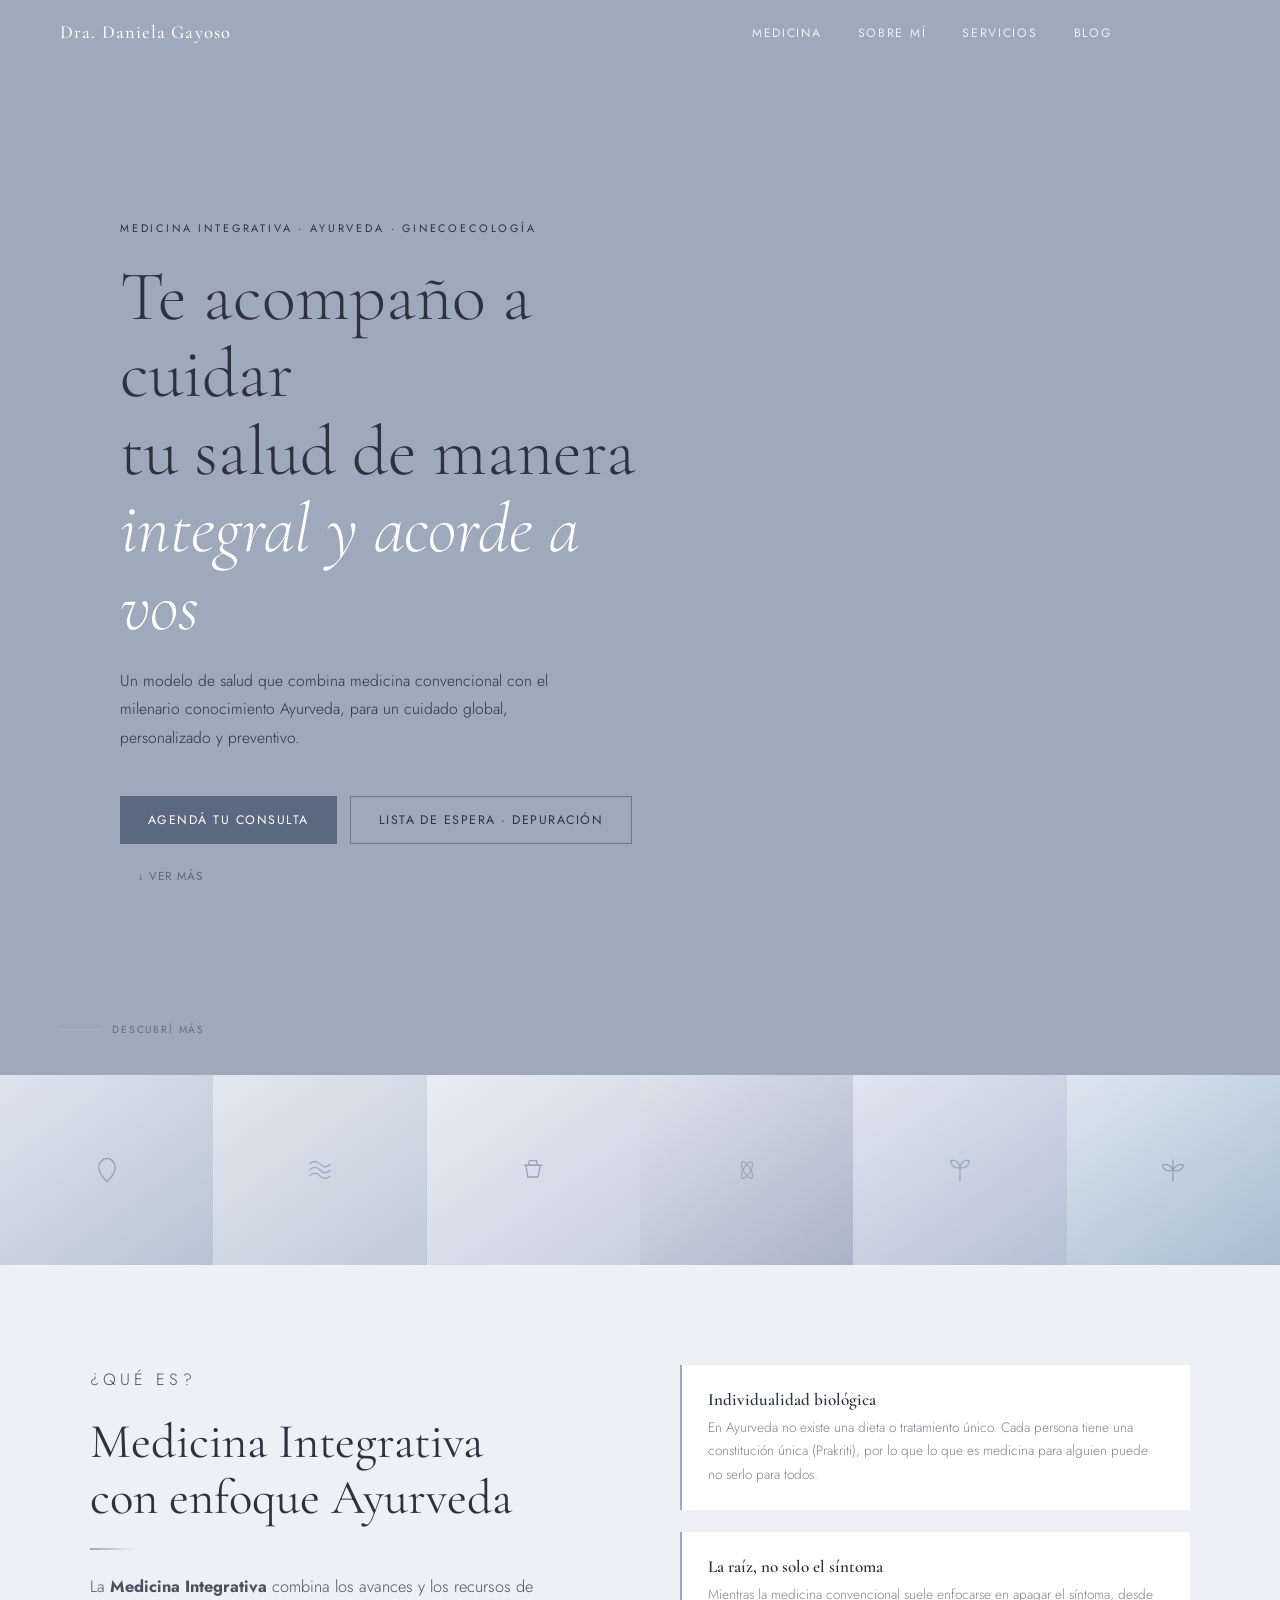
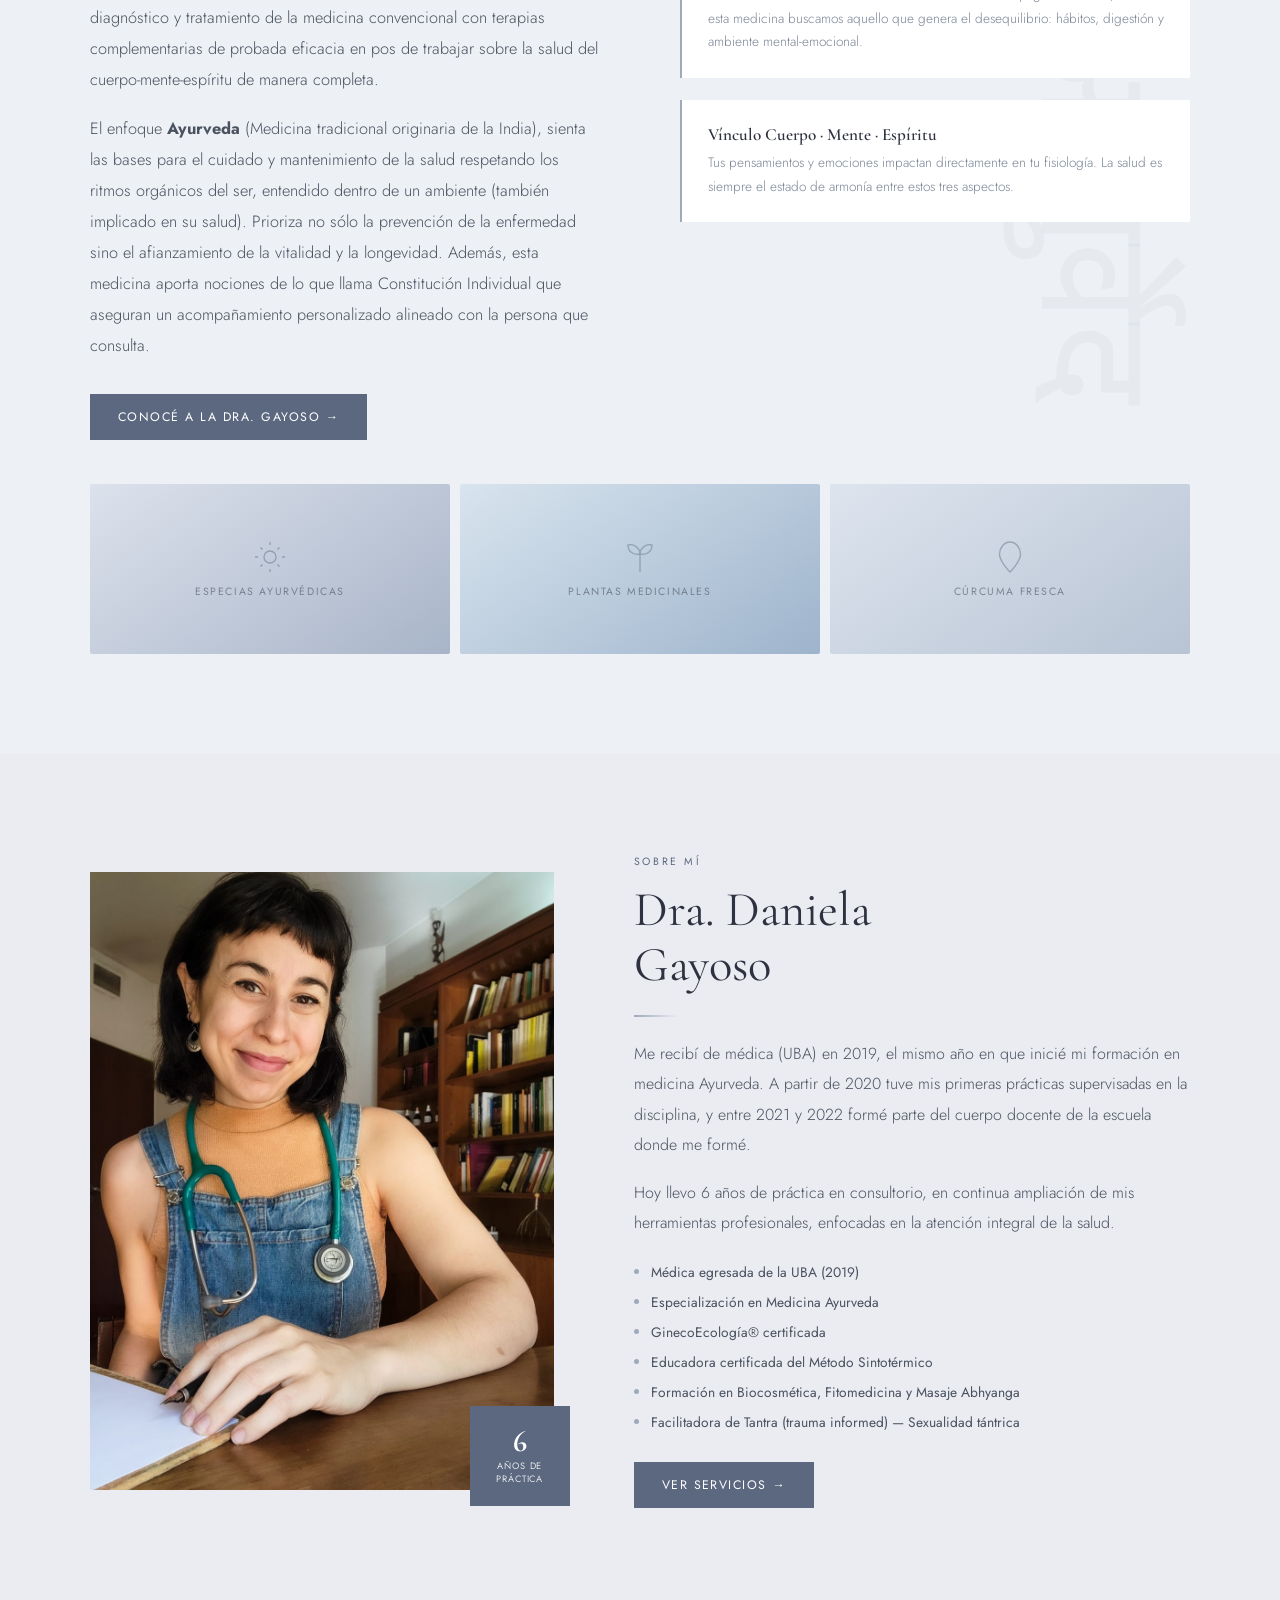
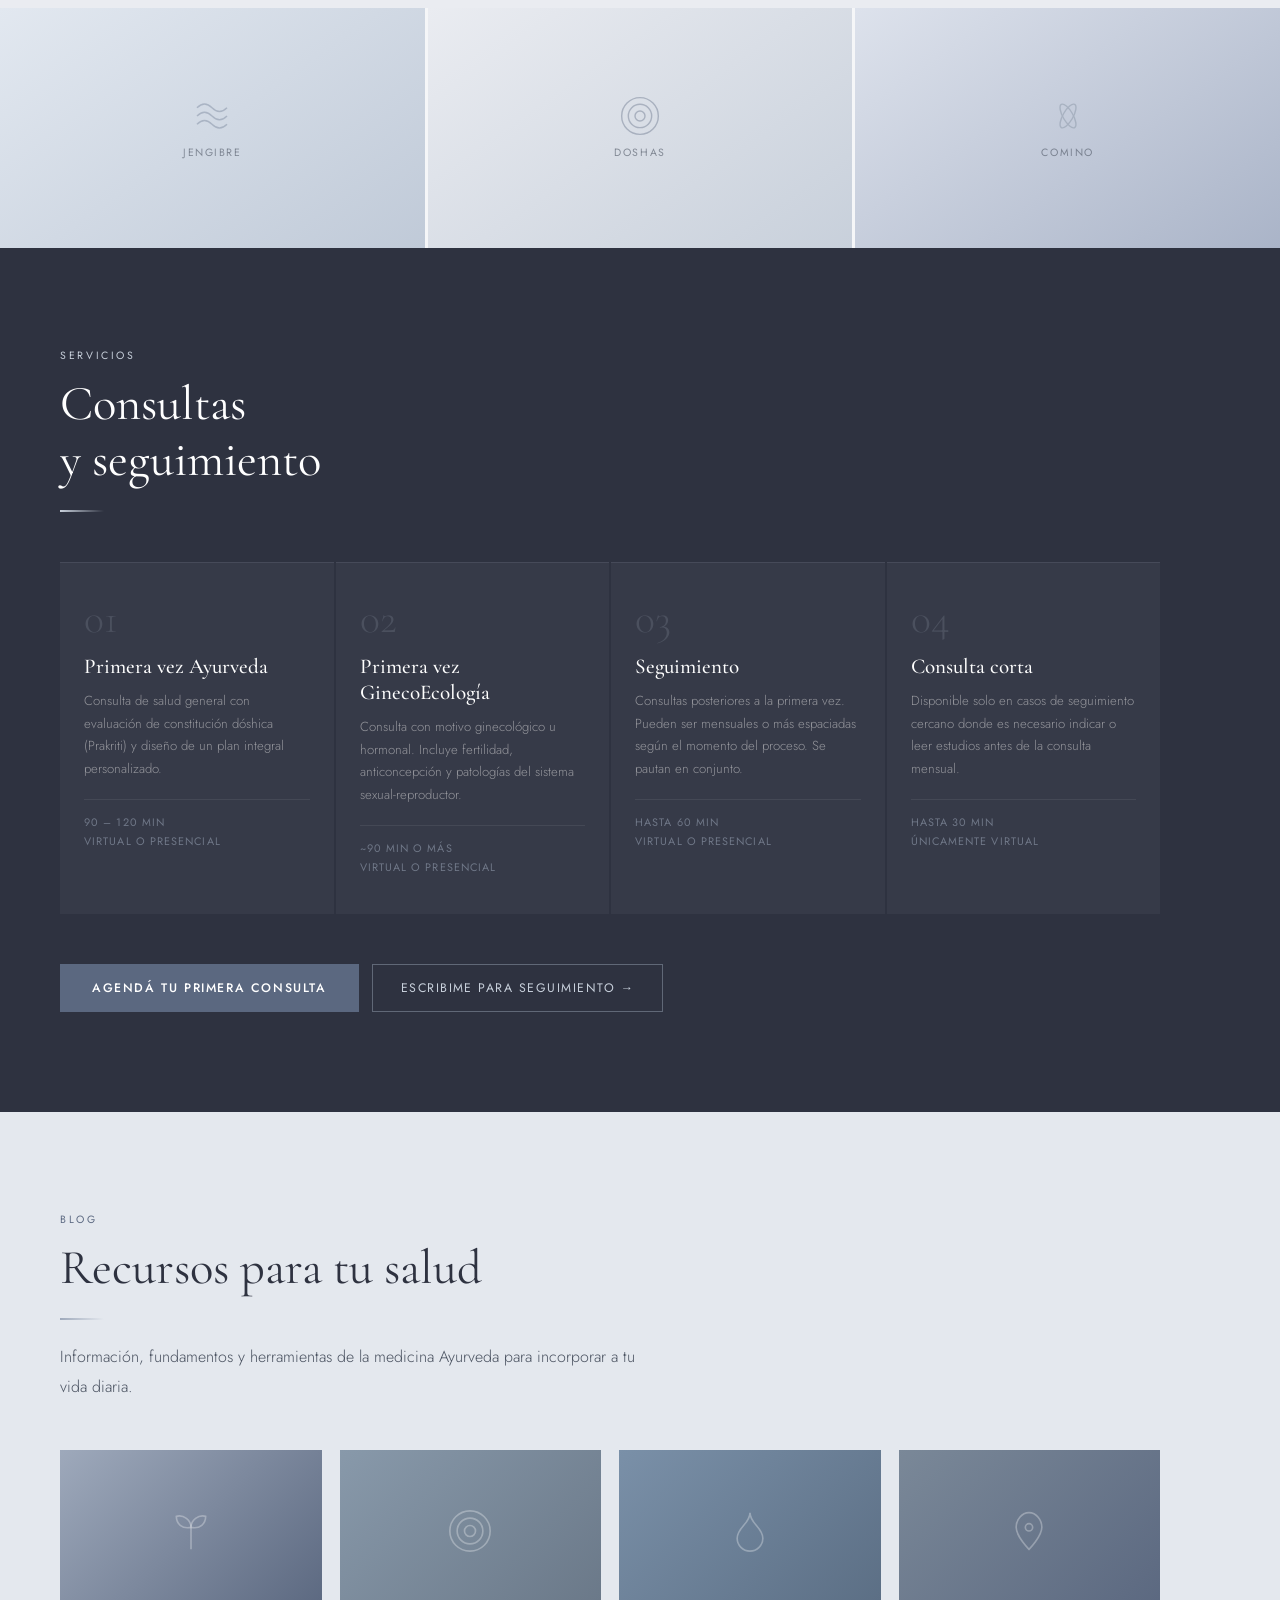
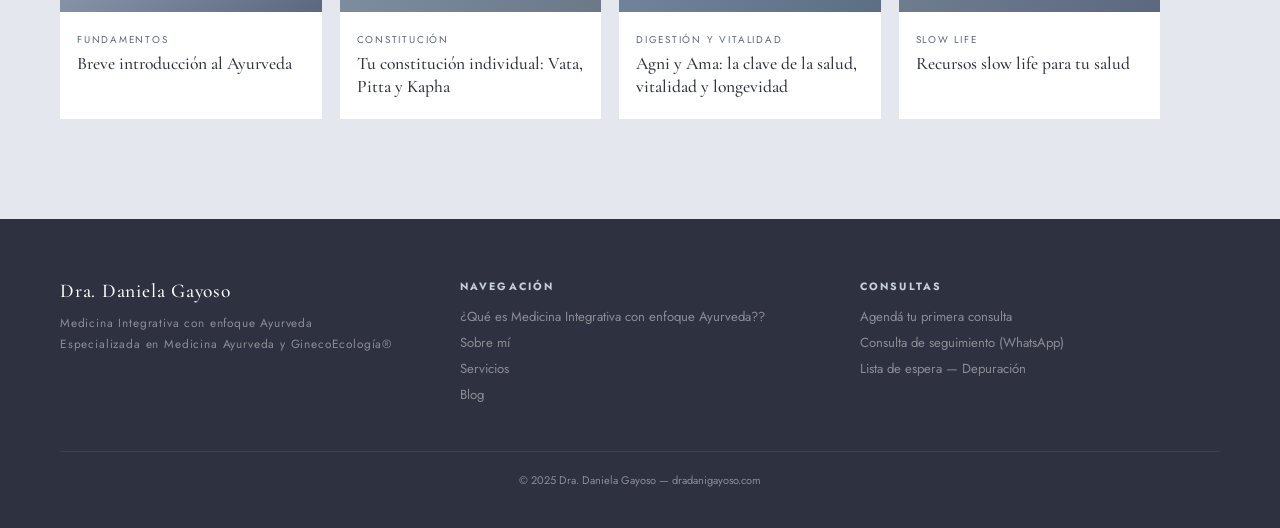
==== index.html @ a68b9d48 "modificaciones" ====
<!DOCTYPE html>
<html lang="es">
<head>
<meta charset="UTF-8">
<meta name="viewport" content="width=device-width, initial-scale=1.0">
<title>Dra. Daniela Gayoso — Medicina Integrativa Ayurveda</title>
<link rel="preconnect" href="https://fonts.googleapis.com">
<link href="https://fonts.googleapis.com/css2?family=Cormorant+Garamond:ital,wght@0,300;0,400;0,500;0,600;1,300;1,400&family=Jost:wght@300;400;500&display=swap" rel="stylesheet">
<style>
  :root {
    --slate:       #9ea9bb;
    --slate-light: #c8d0db;
    --slate-pale:  #eaecf1;
    --slate-dark:  #5b6880;
    --navy:        #2e3240;
    --cream:       #edf0f4;
    --linen:       #e4e8ee;
    --rose:        #9ea9bb;
    --terra:       #5b6880;
    --terra-dark:  #4a5570;
    --warm-white:  #f5f6f8;
    --text-mid:    #4a5260;
    --text-light:  #7a8494;
  }
  * { margin:0; padding:0; box-sizing:border-box; }
  html { scroll-behavior:smooth; }
  body { font-family:'Jost',sans-serif; background:var(--warm-white); color:var(--navy); overflow-x:hidden; }

  /* NAV */
  nav { position:fixed; top:0; left:0; right:0; z-index:100; padding:20px 60px; display:flex; justify-content:space-between; align-items:center; transition:background 0.4s,padding 0.4s; }
  nav.scrolled { background:rgba(250,249,246,0.96); backdrop-filter:blur(10px); padding:14px 60px; box-shadow:0 1px 24px rgba(46,50,64,0.08); }
  .nav-logo { font-family:'Cormorant Garamond',serif; font-size:1.15rem; font-weight:500; letter-spacing:0.06em; color:white; transition:color 0.4s; text-decoration:none; }
  nav.scrolled .nav-logo { color:var(--navy); }
  .nav-links { display:flex; gap:36px; list-style:none; }
  .nav-links a { font-size:0.76rem; letter-spacing:0.14em; text-transform:uppercase; color:rgba(255,255,255,0.82); text-decoration:none; transition:color 0.3s; }
  nav.scrolled .nav-links a { color:var(--text-mid); }
  .nav-links a:hover { color:var(--slate-light); }
  nav.scrolled .nav-links a:hover { color:var(--slate-dark); }
  .nav-cta { font-size:0.76rem; letter-spacing:0.14em; text-transform:uppercase; color:var(--rose) !important; }
  nav.scrolled .nav-cta { color:var(--terra) !important; }

  /* HERO */
  #home { min-height:100vh; position:relative; display:flex; align-items:center; overflow:hidden; }
  .hero-img { position:absolute; inset:0; background:#9ea9bb; }
  .hero-img::after { display:none; }
  .hero-content { position:relative; z-index:2; max-width:660px; padding:120px 60px 80px; }
  .hero-eyebrow { font-size:0.68rem; letter-spacing:0.26em; text-transform:uppercase; color:var(--navy); margin-bottom:22px; opacity:0; transform:translateY(20px); animation:fadeUp 0.8s 0.3s forwards; }
  .hero-title { font-family:'Cormorant Garamond',serif; font-size:clamp(2.8rem,5.5vw,5rem); font-weight:300; line-height:1.1; color:var(--navy); margin-bottom:22px; opacity:0; transform:translateY(30px); animation:fadeUp 0.9s 0.5s forwards; }
  .hero-title em { font-style:italic; color:white; }
  .hero-subtitle { font-size:0.98rem; font-weight:300; line-height:1.8; color:var(--navy); max-width:480px; opacity:0.75; margin-bottom:44px; opacity:0; transform:translateY(20px); animation:fadeUp 0.8s 0.7s forwards; }
  .hero-cta { display:flex; gap:13px; flex-wrap:wrap; opacity:0; transform:translateY(20px); animation:fadeUp 0.8s 0.9s forwards; }
  .scroll-hint { position:absolute; bottom:38px; left:60px; display:flex; align-items:center; gap:12px; color:rgba(46,50,64,0.5); font-size:0.64rem; letter-spacing:0.18em; text-transform:uppercase; opacity:0; animation:fadeUp 0.8s 1.4s forwards; }
  .scroll-line { width:40px; height:1px; background:rgba(200,208,219,0.3); position:relative; overflow:hidden; }
  .scroll-line::after { content:''; position:absolute; left:-100%; top:0; width:100%; height:100%; background:var(--slate-light); animation:scanLine 2s 1.5s infinite; }

  /* BUTTONS */
  .btn-primary { display:inline-flex; align-items:center; gap:9px; padding:14px 28px; background:var(--slate-dark); color:white; text-decoration:none; font-size:0.77rem; letter-spacing:0.12em; text-transform:uppercase; transition:background 0.3s,transform 0.25s; border:none; cursor:pointer; }
  .btn-primary:hover { background:#4a5570; transform:translateY(-2px); }
  .btn-secondary { display:inline-flex; align-items:center; gap:9px; padding:14px 28px; border:1px solid rgba(46,50,64,0.4); color:var(--navy); text-decoration:none; font-size:0.77rem; letter-spacing:0.12em; text-transform:uppercase; transition:border-color 0.3s,color 0.3s,transform 0.25s; }
  .btn-secondary:hover { border-color:var(--navy); color:var(--navy); transform:translateY(-2px); }
  .btn-ghost { display:inline-flex; align-items:center; gap:8px; padding:11px 18px; color:rgba(46,50,64,0.55); text-decoration:none; font-size:0.72rem; letter-spacing:0.1em; text-transform:uppercase; transition:color 0.3s; border:none; background:none; cursor:pointer; }
  .btn-ghost:hover { color:var(--navy); }
  .btn-terra { display:inline-flex; align-items:center; gap:9px; padding:14px 32px; background:var(--terra); color:white; text-decoration:none; font-size:0.77rem; font-weight:500; letter-spacing:0.13em; text-transform:uppercase; transition:background 0.3s,transform 0.2s; border:none; cursor:pointer; }
  .btn-terra:hover { background:var(--terra-dark); transform:translateY(-2px); }
  .btn-outline { display:inline-flex; align-items:center; gap:9px; padding:14px 28px; border:1px solid var(--slate); color:var(--slate-dark); text-decoration:none; font-size:0.77rem; letter-spacing:0.12em; text-transform:uppercase; transition:all 0.3s; }
  .btn-outline:hover { border-color:var(--slate-dark); background:var(--slate-pale); }

  /* SECTIONS */
  section { padding:100px 60px; }
  .section-label { font-size:0.66rem; letter-spacing:0.25em; text-transform:uppercase; color:var(--slate-dark); margin-bottom:13px; }
  .section-title { font-family:'Cormorant Garamond',serif; font-size:clamp(2.1rem,3.8vw,3.2rem); font-weight:400; line-height:1.15; color:var(--navy); }
  .divider { width:44px; height:2px; background:linear-gradient(90deg,var(--slate),transparent); margin:22px 0; }

  /* IMAGE PLACEHOLDERS */
  .img-ph { position:relative; overflow:hidden; display:flex; flex-direction:column; align-items:center; justify-content:center; gap:9px; }
  .img-ph::before { content:''; position:absolute; inset:0; }
  .img-ph svg,.img-ph span { position:relative; z-index:1; }
  .img-ph span { font-size:0.66rem; letter-spacing:0.15em; text-transform:uppercase; color:var(--text-mid); opacity:0.6; }
  .ph-turmeric::before  { background:linear-gradient(145deg,#dde4ee,#b8c4d4); }
  .ph-ginger::before    { background:linear-gradient(145deg,#e2e8f0,#c0cad8); }
  .ph-ghee::before      { background:linear-gradient(145deg,#eaecf4,#c8d0e0); }
  .ph-cumin::before     { background:linear-gradient(145deg,#dde2ec,#aab4c8); }
  .ph-herbs::before     { background:linear-gradient(145deg,#d8e4ee,#9eb4cc); }
  .ph-fennel::before    { background:linear-gradient(145deg,#dce6f0,#a8bcd0); }
  .ph-coriander::before { background:linear-gradient(145deg,#e0e6f0,#b4c0d4); }
  .ph-spices::before    { background:linear-gradient(145deg,#dce2ec,#a8b4c8); }
  .ph-slate::before     { background:linear-gradient(145deg,#eaecf1,#c8d0db); }

  /* INGREDIENT STRIP */
  .ing-strip { display:grid; grid-template-columns:repeat(6,1fr); height:190px; }
  .ing-cell { position:relative; overflow:hidden; }
  .ing-cell .img-ph { width:100%; height:100%; transition:transform 0.5s; }
  .ing-cell:hover .img-ph { transform:scale(1.05); }
  .ing-label { position:absolute; bottom:10px; left:0; right:0; text-align:center; font-size:0.62rem; letter-spacing:0.15em; text-transform:uppercase; color:var(--text-mid); z-index:2; opacity:0; transform:translateY(5px); transition:opacity 0.3s,transform 0.3s; }
  .ing-cell:hover .ing-label { opacity:1; transform:translateY(0); }

  /* QUE ES */
  #que-es { background:var(--cream); position:relative; overflow:hidden; }
  #que-es::before { content:'आयुर्वेद'; position:absolute; right:-10px; top:50%; transform:translateY(-50%) rotate(90deg); font-family:serif; font-size:10rem; color:rgba(158,169,187,0.08); white-space:nowrap; pointer-events:none; }
  .que-es-grid { display:grid; grid-template-columns:1fr 1fr; gap:80px; align-items:start; max-width:1100px; margin:0 auto; }
  .que-es-text p { font-size:1.02rem; line-height:1.9; color:var(--text-mid); margin-bottom:18px; font-weight:300; }
  .pilares { display:flex; flex-direction:column; gap:22px; }
  .pilar { padding:24px 26px; border-left:2px solid var(--slate); background:white; transition:transform 0.3s,box-shadow 0.3s; }
  .pilar:hover { transform:translateX(5px); box-shadow:-4px 0 20px rgba(158,169,187,0.2); }
  .pilar h4 { font-family:'Cormorant Garamond',serif; font-size:1.07rem; font-weight:600; color:var(--navy); margin-bottom:6px; }
  .pilar p { font-size:0.85rem; line-height:1.73; color:var(--text-light); font-weight:300; }
  .que-es-imgs { display:grid; grid-template-columns:repeat(3,1fr); gap:10px; max-width:1100px; margin:44px auto 0; }
  .que-es-imgs .img-ph { height:170px; border-radius:2px; }

  /* SOBRE MI */
  #sobre-mi { background:var(--slate-pale); }
  .sobre-grid { display:grid; grid-template-columns:1fr 1.2fr; gap:80px; align-items:center; max-width:1100px; margin:0 auto; }
  .sobre-visual { position:relative; }
  .sobre-frame { width:100%; aspect-ratio:3/4; background:var(--slate-light); display:flex; flex-direction:column; align-items:center; justify-content:center; gap:10px; overflow:hidden; }
  .sobre-frame svg { opacity:0.25; }
  .sobre-frame span { font-size:0.68rem; letter-spacing:0.16em; text-transform:uppercase; color:var(--slate-dark); opacity:0.6; }
  .sobre-badge { position:absolute; bottom:-16px; right:-16px; width:100px; height:100px; background:var(--slate-dark); display:flex; flex-direction:column; align-items:center; justify-content:center; color:white; text-align:center; }
  .sobre-badge strong { font-family:'Cormorant Garamond',serif; font-size:1.9rem; line-height:1; }
  .sobre-badge span { font-size:0.58rem; letter-spacing:0.1em; text-transform:uppercase; opacity:0.85; margin-top:2px; }
  .sobre-bio { font-size:1rem; line-height:1.88; color:var(--text-mid); font-weight:300; margin:18px 0; }
  .credenciales { display:flex; flex-direction:column; gap:10px; margin:24px 0 30px; }
  .cred-item { display:flex; align-items:flex-start; gap:12px; font-size:0.86rem; color:var(--text-mid); }
  .cred-dot { width:5px; height:5px; min-width:5px; background:var(--slate); margin-top:7px; border-radius:50%; }

  /* VISUAL BREAK */
  .visual-break { display:grid; grid-template-columns:repeat(3,1fr); height:240px; gap:3px; }
  .visual-break .img-ph { height:100%; }

  /* SERVICIOS */
  #servicios { background:var(--navy); }
  #servicios .section-label { color:var(--slate-light); }
  #servicios .section-title { color:white; }
  .servicios-grid { display:grid; grid-template-columns:repeat(4,1fr); gap:2px; margin-top:50px; max-width:1100px; }
  .servicio-card { background:rgba(255,255,255,0.04); padding:36px 24px; border-top:1px solid rgba(158,169,187,0.15); transition:background 0.3s; position:relative; overflow:hidden; }
  .servicio-card::after { content:''; position:absolute; top:0; left:0; width:100%; height:2px; background:var(--slate); transform:scaleX(0); transform-origin:left; transition:transform 0.4s; }
  .servicio-card:hover { background:rgba(255,255,255,0.07); }
  .servicio-card:hover::after { transform:scaleX(1); }
  .serv-numero { font-family:'Cormorant Garamond',serif; font-size:2.6rem; font-weight:300; color:rgba(158,169,187,0.2); line-height:1; margin-bottom:14px; }
  .serv-titulo { font-family:'Cormorant Garamond',serif; font-size:1.32rem; font-weight:500; color:white; margin-bottom:10px; line-height:1.22; }
  .serv-desc { font-size:0.82rem; line-height:1.73; color:rgba(250,249,246,0.48); font-weight:300; margin-bottom:18px; }
  .serv-meta { font-size:0.68rem; letter-spacing:0.1em; text-transform:uppercase; color:rgba(158,169,187,0.55); border-top:1px solid rgba(255,255,255,0.07); padding-top:13px; line-height:1.8; }
  .serv-cta { margin-top:50px; display:flex; gap:13px; flex-wrap:wrap; max-width:1100px; }
  .btn-outline-light { display:inline-flex; align-items:center; gap:9px; padding:14px 28px; border:1px solid rgba(158,169,187,0.45); color:var(--slate-light); text-decoration:none; font-size:0.77rem; letter-spacing:0.12em; text-transform:uppercase; transition:all 0.3s; }
  .btn-outline-light:hover { border-color:var(--slate-light); color:white; }

  /* BLOG */
  #blog { background:var(--linen); }
  .blog-intro { font-size:1rem; line-height:1.88; color:var(--text-mid); max-width:580px; font-weight:300; margin-bottom:48px; }
  .blog-grid { display:grid; grid-template-columns:repeat(4,1fr); gap:18px; max-width:1100px; }
  .blog-card { background:white; overflow:hidden; transition:transform 0.3s,box-shadow 0.3s; cursor:pointer; }
  .blog-card:hover { transform:translateY(-5px); box-shadow:0 18px 44px rgba(46,50,64,0.1); }
  .blog-thumb { height:162px; position:relative; overflow:hidden; }
  .blog-thumb-bg { width:100%; height:100%; transition:transform 0.5s; }
  .blog-card:hover .blog-thumb-bg { transform:scale(1.04); }
  .bt-1 { background:linear-gradient(135deg,#9ea9bb,#5b6880); }
  .bt-2 { background:linear-gradient(135deg,#8899aa,#6a7888); }
  .bt-3 { background:linear-gradient(135deg,#7a90a8,#5b6e84); }
  .bt-4 { background:linear-gradient(135deg,#7a8898,#5b6880); }
  .blog-body { padding:20px 17px; }
  .blog-tag { font-size:0.62rem; letter-spacing:0.18em; text-transform:uppercase; color:var(--slate-dark); margin-bottom:6px; }
  .blog-title { font-family:'Cormorant Garamond',serif; font-size:1.1rem; font-weight:500; line-height:1.3; color:var(--navy); }

  /* FOOTER */
  footer { background:var(--navy); color:rgba(250,249,246,0.46); padding:60px 60px 40px; display:grid; grid-template-columns:1fr 1fr 1fr; gap:40px; }
  .footer-brand { font-family:'Cormorant Garamond',serif; font-size:1.22rem; color:white; font-weight:500; letter-spacing:0.04em; margin-bottom:9px; }
  .footer-sub { font-size:0.74rem; letter-spacing:0.07em; line-height:1.8; }
  footer h5 { font-size:0.66rem; letter-spacing:0.2em; text-transform:uppercase; color:var(--slate-light); margin-bottom:13px; }
  footer ul { list-style:none; }
  footer ul li { font-size:0.82rem; margin-bottom:7px; }
  footer ul li a { color:rgba(250,249,246,0.46); text-decoration:none; transition:color 0.3s; }
  footer ul li a:hover { color:white; }
  footer ul li[onclick] { color:rgba(250,249,246,0.46); cursor:pointer; transition:color 0.3s; }
  footer ul li[onclick]:hover { color:white; }
  .footer-bottom { grid-column:1/-1; border-top:1px solid rgba(255,255,255,0.07); padding-top:20px; font-size:0.69rem; text-align:center; }

  /* SCROLL ANIMATIONS */
  .reveal { opacity:0; transform:translateY(36px); transition:opacity 0.8s ease,transform 0.8s ease; }
  .reveal.visible { opacity:1; transform:translateY(0); }
  .reveal-left { opacity:0; transform:translateX(-36px); transition:opacity 0.8s ease,transform 0.8s ease; }
  .reveal-left.visible { opacity:1; transform:translateX(0); }
  .reveal-right { opacity:0; transform:translateX(36px); transition:opacity 0.8s ease,transform 0.8s ease; }
  .reveal-right.visible { opacity:1; transform:translateX(0); }
  .stagger > * { opacity:0; transform:translateY(26px); transition:opacity 0.6s ease,transform 0.6s ease; }
  .stagger.visible > *:nth-child(1) { opacity:1; transform:translateY(0); transition-delay:0s; }
  .stagger.visible > *:nth-child(2) { opacity:1; transform:translateY(0); transition-delay:0.11s; }
  .stagger.visible > *:nth-child(3) { opacity:1; transform:translateY(0); transition-delay:0.22s; }
  .stagger.visible > *:nth-child(4) { opacity:1; transform:translateY(0); transition-delay:0.33s; }
  .stagger.visible > *:nth-child(5) { opacity:1; transform:translateY(0); transition-delay:0.44s; }
  .stagger.visible > *:nth-child(6) { opacity:1; transform:translateY(0); transition-delay:0.55s; }

  @keyframes fadeUp { to { opacity:1; transform:translateY(0); } }
  @keyframes scanLine { 0% { left:-100%; } 100% { left:100%; } }

  /* MODAL */
  .modal-overlay { display:none; position:fixed; inset:0; background:rgba(46,50,64,0.65); z-index:200; backdrop-filter:blur(5px); align-items:center; justify-content:center; }
  .modal-overlay.active { display:flex; }
  .modal { background:var(--warm-white); max-width:490px; width:90%; padding:44px; position:relative; animation:fadeUp 0.35s ease; }
  .modal-close { position:absolute; top:16px; right:20px; background:none; border:none; font-size:1.35rem; cursor:pointer; color:var(--text-light); }
  .modal h3 { font-family:'Cormorant Garamond',serif; font-size:1.72rem; margin-bottom:8px; color:var(--navy); }
  .modal p { font-size:0.87rem; color:var(--text-mid); line-height:1.7; margin-bottom:12px; }
  .modal-options { display:flex; flex-direction:column; gap:10px; margin-top:20px; }
  .modal-option { display:flex; justify-content:space-between; align-items:center; padding:14px 17px; border:1px solid var(--linen); cursor:pointer; transition:all 0.2s; text-decoration:none; color:inherit; }
  .modal-option:hover { border-color:var(--slate); background:var(--slate-pale); }
  .modal-option-title { font-size:0.87rem; font-weight:500; color:var(--navy); }
  .modal-option-meta { font-size:0.72rem; color:var(--text-light); margin-top:2px; }
  .modal-option-arrow { color:var(--slate-dark); }

  /* POST VIEW */
  #post-view { display:none; min-height:100vh; background:var(--warm-white); }
  .post-page { display:none; }
  .post-page.active { display:block; }
  .post-nav { position:fixed; top:0; left:0; right:0; z-index:100; background:rgba(250,249,246,0.96); backdrop-filter:blur(8px); box-shadow:0 1px 20px rgba(46,50,64,0.07); padding:15px 60px; display:flex; align-items:center; justify-content:space-between; }
  .post-back { display:inline-flex; align-items:center; gap:9px; font-size:0.74rem; letter-spacing:0.12em; text-transform:uppercase; color:var(--text-mid); background:none; border:none; cursor:pointer; transition:color 0.3s; }
  .post-back:hover { color:var(--slate-dark); }
  .post-hero { height:290px; margin-top:62px; }
  .post-content { max-width:700px; margin:0 auto; padding:50px 40px 96px; }
  .post-meta { display:flex; align-items:center; gap:14px; margin-bottom:17px; }
  .post-tag-inline { font-size:0.65rem; letter-spacing:0.18em; text-transform:uppercase; color:var(--slate-dark); background:var(--slate-pale); padding:4px 10px; }
  .post-read { font-size:0.75rem; color:var(--text-light); }
  .post-title { font-family:'Cormorant Garamond',serif; font-size:clamp(1.9rem,3.8vw,2.9rem); font-weight:400; line-height:1.15; color:var(--navy); }
  .post-divider { width:44px; height:2px; background:linear-gradient(90deg,var(--slate),transparent); margin:20px 0 28px; }
  .post-body p { font-size:1.02rem; line-height:1.93; color:var(--text-mid); font-weight:300; margin-bottom:20px; }
  .post-body strong { font-weight:500; color:var(--navy); }
  .post-body em { font-style:italic; color:var(--slate-dark); }
  .post-cta-box { margin-top:42px; padding:30px 34px; background:var(--slate-pale); border-left:3px solid var(--slate); }
  .post-cta-box p { font-size:0.94rem; color:var(--text-mid); margin-bottom:17px; line-height:1.62; }

  /* RESPONSIVE */
  @media (max-width:900px) {
    nav,nav.scrolled { padding:14px 24px; }
    section { padding:66px 24px; }
    .hero-content { padding:100px 24px 60px; }
    .que-es-grid,.sobre-grid { grid-template-columns:1fr; gap:36px; }
    .que-es-imgs { grid-template-columns:1fr 1fr; }
    .servicios-grid { grid-template-columns:1fr 1fr; }
    .blog-grid { grid-template-columns:1fr 1fr; }
    .ing-strip { grid-template-columns:repeat(3,1fr); height:240px; }
    .visual-break { grid-template-columns:1fr 1fr; }
    footer { grid-template-columns:1fr; }
    .scroll-hint { left:24px; }
    .nav-links { display:none; }
    .post-nav { padding:13px 24px; }
    .post-content { padding:36px 22px 70px; }
    .post-hero { height:190px; }
  }
  @media (max-width:600px) {
    .servicios-grid,.blog-grid,.ing-strip { grid-template-columns:1fr; }
    .hero-title { font-size:2.5rem; }
    .visual-break,.que-es-imgs { display:none; }
  }
</style>
</head>
<body>

<nav id="navbar">
  <a href="#home" class="nav-logo">Dra. Daniela Gayoso</a>
  <ul class="nav-links">
    <li><a href="#que-es">Medicina</a></li>
    <li><a href="#sobre-mi">Sobre m&#237;</a></li>
    <li><a href="#servicios">Servicios</a></li>
    <li><a href="#blog">Blog</a></li>
    <li><a href="#" onclick="openModal('consulta')" class="nav-cta">Consulta</a></li>
  </ul>
</nav>

<!-- HERO -->
<section id="home">
  <div class="hero-img"></div>
  <div class="hero-content">
    <p class="hero-eyebrow">Medicina Integrativa &middot; Ayurveda &middot; GinecoEcolog&#237;a</p>
    <h1 class="hero-title">Te acompa&#241;o a cuidar<br>tu salud de manera<br><em>integral y acorde a vos</em></h1>
    <p class="hero-subtitle">Un modelo de salud que combina medicina convencional con el milenario conocimiento Ayurveda, para un cuidado global, personalizado y preventivo.</p>
    <div class="hero-cta">
      <a href="#" class="btn-primary" onclick="openModal('consulta')">Agend&#225; tu consulta</a>
      <a href="#" class="btn-secondary" onclick="openModal('espera')">Lista de espera &middot; Depuraci&#243;n</a>
      <a href="#que-es" class="btn-ghost">&#8595; Ver m&#225;s</a>
    </div>
  </div>
  <div class="scroll-hint"><div class="scroll-line"></div>Descubr&#237; m&#225;s</div>
</section>

<!-- STRIP INGREDIENTES -->
<div class="ing-strip">
  <div class="ing-cell">
    <div class="img-ph ph-turmeric" style="width:100%;height:100%;">
      <svg width="28" height="28" viewBox="0 0 24 24" fill="none" stroke="#5b6880" stroke-width="1.1" opacity="0.5"><path d="M12 2C8 2 5 6 5 10c0 5 7 12 7 12s7-7 7-12c0-4-3-8-7-8z"/></svg>
    </div>
    <div class="ing-label">C&#250;rcuma</div>
  </div>
  <div class="ing-cell">
    <div class="img-ph ph-ginger" style="width:100%;height:100%;">
      <svg width="28" height="28" viewBox="0 0 24 24" fill="none" stroke="#6a7890" stroke-width="1.1" opacity="0.5"><path d="M3 17c3-3 6-3 9 0s6 3 9 0"/><path d="M3 12c3-3 6-3 9 0s6 3 9 0"/><path d="M3 7c3-3 6-3 9 0s6 3 9 0"/></svg>
    </div>
    <div class="ing-label">Jengibre</div>
  </div>
  <div class="ing-cell">
    <div class="img-ph ph-ghee" style="width:100%;height:100%;">
      <svg width="28" height="28" viewBox="0 0 24 24" fill="none" stroke="#5b6880" stroke-width="1.1" opacity="0.5"><path d="M6 8h12l-1.5 10H7.5L6 8z"/><path d="M4 8h16"/><path d="M9 4h6l1 4H8L9 4z"/></svg>
    </div>
    <div class="ing-label">Ghee</div>
  </div>
  <div class="ing-cell">
    <div class="img-ph ph-cumin" style="width:100%;height:100%;">
      <svg width="28" height="28" viewBox="0 0 24 24" fill="none" stroke="#7a8898" stroke-width="1.1" opacity="0.5"><ellipse cx="12" cy="12" rx="3" ry="8" transform="rotate(-30 12 12)"/><ellipse cx="12" cy="12" rx="3" ry="8" transform="rotate(30 12 12)"/></svg>
    </div>
    <div class="ing-label">Comino</div>
  </div>
  <div class="ing-cell">
    <div class="img-ph ph-coriander" style="width:100%;height:100%;">
      <svg width="28" height="28" viewBox="0 0 24 24" fill="none" stroke="#6a8090" stroke-width="1.1" opacity="0.5"><path d="M12 22V10"/><path d="M12 10C12 6 8 3 4 4c0 4 3 7 8 6"/><path d="M12 10c0-4 4-7 8-6 0 4-3 7-8 6"/></svg>
    </div>
    <div class="ing-label">Coriandro</div>
  </div>
  <div class="ing-cell">
    <div class="img-ph ph-fennel" style="width:100%;height:100%;">
      <svg width="28" height="28" viewBox="0 0 24 24" fill="none" stroke="#5b7080" stroke-width="1.1" opacity="0.5"><path d="M12 22V12"/><path d="M12 12c-2-4-6-6-9-4 1 4 5 6 9 4"/><path d="M12 12c2-4 6-6 9-4-1 4-5 6-9 4"/><path d="M12 3v9"/></svg>
    </div>
    <div class="ing-label">Hinojo</div>
  </div>
</div>

<!-- QUE ES -->
<section id="que-es">
  <div class="que-es-grid">
    <div class="que-es-text">
      <p class="section-label reveal">&#191;Qu&#233; es?</p>
      <h2 class="section-title reveal">Medicina Integrativa<br>con enfoque Ayurveda</h2>
      <div class="divider reveal"></div>
      <p class="reveal">La <strong>Medicina Integrativa</strong> combina los avances y los recursos de diagn&#243;stico y tratamiento de la medicina convencional con terapias complementarias de probada eficacia en pos de trabajar sobre la salud del cuerpo-mente-esp&#237;ritu de manera completa.</p>
      <p class="reveal">El enfoque <strong>Ayurveda</strong> (Medicina tradicional originaria de la India), sienta las bases para el cuidado y mantenimiento de la salud respetando los ritmos org&#225;nicos del ser, entendido dentro de un ambiente (tambi&#233;n implicado en su salud). Prioriza no s&#243;lo la prevenci&#243;n de la enfermedad sino el afianzamiento de la vitalidad y la longevidad. Adem&#225;s, esta medicina aporta nociones de lo que llama Constituci&#243;n Individual que aseguran un acompa&#241;amiento personalizado alineado con la persona que consulta.</p>
      <a href="#sobre-mi" class="btn-primary reveal" style="display:inline-flex;margin-top:14px;">Conoc&#233; a la Dra. Gayoso &#8594;</a>
    </div>
    <div class="pilares stagger">
      <div class="pilar"><h4>Individualidad biol&#243;gica</h4><p>En Ayurveda no existe una dieta o tratamiento &#250;nico. Cada persona tiene una constituci&#243;n &#250;nica (Prakriti), por lo que lo que es medicina para alguien puede no serlo para todos.</p></div>
      <div class="pilar"><h4>La ra&#237;z, no solo el s&#237;ntoma</h4><p>Mientras la medicina convencional suele enfocarse en apagar el s&#237;ntoma, desde esta medicina buscamos aquello que genera el desequilibrio: h&#225;bitos, digesti&#243;n y ambiente mental-emocional.</p></div>
      <div class="pilar"><h4>V&#237;nculo Cuerpo &middot; Mente &middot; Esp&#237;ritu</h4><p>Tus pensamientos y emociones impactan directamente en tu fisiolog&#237;a. La salud es siempre el estado de armon&#237;a entre estos tres aspectos.</p></div>
    </div>
  </div>
  <div class="que-es-imgs stagger">
    <div class="img-ph ph-spices" style="height:170px;border-radius:2px;">
      <svg width="36" height="36" viewBox="0 0 24 24" fill="none" stroke="#5b6880" stroke-width="0.9" opacity="0.45"><circle cx="12" cy="12" r="4"/><path d="M12 2v2M12 20v2M2 12h2M20 12h2M5.64 5.64l1.42 1.42M16.95 16.95l1.41 1.41M5.64 18.36l1.42-1.42M16.95 7.05l1.41-1.41"/></svg>
      <span>Especias ayurv&#233;dicas</span>
    </div>
    <div class="img-ph ph-herbs" style="height:170px;border-radius:2px;">
      <svg width="36" height="36" viewBox="0 0 24 24" fill="none" stroke="#5b7080" stroke-width="0.9" opacity="0.45"><path d="M12 22V10"/><path d="M12 10C12 6 8 3 4 4c0 4 3 7 8 6"/><path d="M12 10c0-4 4-7 8-6 0 4-3 7-8 6"/></svg>
      <span>Plantas medicinales</span>
    </div>
    <div class="img-ph ph-turmeric" style="height:170px;border-radius:2px;">
      <svg width="36" height="36" viewBox="0 0 24 24" fill="none" stroke="#5b6880" stroke-width="0.9" opacity="0.45"><path d="M12 2C8 2 5 6 5 10c0 5 7 12 7 12s7-7 7-12c0-4-3-8-7-8z"/></svg>
      <span>C&#250;rcuma fresca</span>
    </div>
  </div>
</section>

<!-- SOBRE MI -->
<section id="sobre-mi">
  <div class="sobre-grid">
    <div class="sobre-visual reveal-left">
      <div class="sobre-frame">
        <img src="img/perfil.jpeg" alt="Foto Dra. Daniela Gayoso" style="width:100%;height:100%;object-fit:cover;">
      </div>
      <div class="sobre-badge"><strong>6</strong><span>a&#241;os de<br>pr&#225;ctica</span></div>
    </div>
    <div class="sobre-content reveal-right">
      <p class="section-label">Sobre m&#237;</p>
      <h2 class="section-title">Dra. Daniela<br>Gayoso</h2>
      <div class="divider"></div>
      <p class="sobre-bio">Me recib&#237; de m&#233;dica (UBA) en 2019, el mismo a&#241;o en que inici&#233; mi formaci&#243;n en medicina Ayurveda. A partir de 2020 tuve mis primeras pr&#225;cticas supervisadas en la disciplina, y entre 2021 y 2022 form&#233; parte del cuerpo docente de la escuela donde me form&#233;.</p>
      <p class="sobre-bio">Hoy llevo 6 a&#241;os de pr&#225;ctica en consultorio, en continua ampliaci&#243;n de mis herramientas profesionales, enfocadas en la atenci&#243;n integral de la salud.</p>
      <div class="credenciales">
        <div class="cred-item"><div class="cred-dot"></div><span>M&#233;dica egresada de la UBA (2019)</span></div>
        <div class="cred-item"><div class="cred-dot"></div><span>Especializaci&#243;n en Medicina Ayurveda</span></div>
        <div class="cred-item"><div class="cred-dot"></div><span>GinecoEcolog&#237;a&#174; certificada</span></div>
        <div class="cred-item"><div class="cred-dot"></div><span>Educadora certificada del M&#233;todo Sintot&#233;rmico</span></div>
        <div class="cred-item"><div class="cred-dot"></div><span>Formaci&#243;n en Biocosm&#233;tica, Fitomedicina y Masaje Abhyanga</span></div>
        <div class="cred-item"><div class="cred-dot"></div><span>Facilitadora de Tantra (trauma informed) &#8212; Sexualidad t&#225;ntrica</span></div>
      </div>
      <a href="#servicios" class="btn-primary">Ver servicios &#8594;</a>
    </div>
  </div>
</section>

<!-- VISUAL BREAK -->
<div class="visual-break">
  <div class="img-ph ph-ginger" style="height:100%;">
    <svg width="40" height="40" viewBox="0 0 24 24" fill="none" stroke="#6a7890" stroke-width="0.85" opacity="0.38"><path d="M3 17c3-3 6-3 9 0s6 3 9 0"/><path d="M3 12c3-3 6-3 9 0s6 3 9 0"/><path d="M3 7c3-3 6-3 9 0s6 3 9 0"/></svg>
    <span>Jengibre</span>
  </div>
  <div class="img-ph ph-slate" style="height:100%;">
    <svg width="40" height="40" viewBox="0 0 24 24" fill="none" stroke="#5b6880" stroke-width="0.85" opacity="0.38"><circle cx="12" cy="12" r="3"/><circle cx="12" cy="12" r="7"/><circle cx="12" cy="12" r="11"/></svg>
    <span>Doshas</span>
  </div>
  <div class="img-ph ph-cumin" style="height:100%;">
    <svg width="40" height="40" viewBox="0 0 24 24" fill="none" stroke="#7a8898" stroke-width="0.85" opacity="0.38"><ellipse cx="12" cy="12" rx="3" ry="8" transform="rotate(-30 12 12)"/><ellipse cx="12" cy="12" rx="3" ry="8" transform="rotate(30 12 12)"/></svg>
    <span>Comino</span>
  </div>
</div>

<!-- SERVICIOS -->
<section id="servicios">
  <div style="max-width:1100px;">
    <p class="section-label reveal">Servicios</p>
    <h2 class="section-title reveal">Consultas<br>y seguimiento</h2>
    <div class="divider reveal" style="background:linear-gradient(90deg,var(--slate-light),transparent);"></div>
  </div>
  <div class="servicios-grid stagger">
    <div class="servicio-card"><div class="serv-numero">01</div><div class="serv-titulo">Primera vez Ayurveda</div><div class="serv-desc">Consulta de salud general con evaluaci&#243;n de constituci&#243;n d&#243;shica (Prakriti) y dise&#241;o de un plan integral personalizado.</div><div class="serv-meta">90 &#8211; 120 min<br>Virtual o presencial</div></div>
    <div class="servicio-card"><div class="serv-numero">02</div><div class="serv-titulo">Primera vez GinecoEcolog&#237;a</div><div class="serv-desc">Consulta con motivo ginecol&#243;gico u hormonal. Incluye fertilidad, anticoncepci&#243;n y patolog&#237;as del sistema sexual-reproductor.</div><div class="serv-meta">~90 min o m&#225;s<br>Virtual o presencial</div></div>
    <div class="servicio-card"><div class="serv-numero">03</div><div class="serv-titulo">Seguimiento</div><div class="serv-desc">Consultas posteriores a la primera vez. Pueden ser mensuales o m&#225;s espaciadas seg&#250;n el momento del proceso. Se pautan en conjunto.</div><div class="serv-meta">Hasta 60 min<br>Virtual o presencial</div></div>
    <div class="servicio-card"><div class="serv-numero">04</div><div class="serv-titulo">Consulta corta</div><div class="serv-desc">Disponible solo en casos de seguimiento cercano donde es necesario indicar o leer estudios antes de la consulta mensual.</div><div class="serv-meta">Hasta 30 min<br>&#218;nicamente virtual</div></div>
  </div>
  <div class="serv-cta reveal">
    <a href="https://docs.google.com/forms/d/e/1FAIpQLSf3TuQ1HKB66zIQVIJLZK8IWWtQj5zoYkBOHqclounuzPWkLw/viewform" class="btn-terra" target="_blank">Agend&#225; tu primera consulta</a>
    <a href="https://wa.me/541168763264?text=Hola,%20quiero%20una%20consulta%20de%20seguimiento" class="btn-outline-light" target="_blank">Escribime para seguimiento &#8594;</a>
  </div>
</section>

<!-- BLOG -->
<section id="blog">
  <div style="max-width:1100px;">
    <p class="section-label reveal">Blog</p>
    <h2 class="section-title reveal">Recursos para tu salud</h2>
    <div class="divider reveal"></div>
    <p class="blog-intro reveal">Informaci&#243;n, fundamentos y herramientas de la medicina Ayurveda para incorporar a tu vida diaria.</p>
  </div>
  <div class="blog-grid stagger">
    <div class="blog-card" onclick="openPost('ayurveda-intro')">
      <div class="blog-thumb"><div class="blog-thumb-bg bt-1"></div><div style="position:absolute;inset:0;display:flex;align-items:center;justify-content:center;"><svg width="44" height="44" viewBox="0 0 24 24" fill="none" stroke="rgba(255,255,255,0.3)" stroke-width="0.9"><path d="M12 22V10"/><path d="M12 10C12 6 8 3 4 4c0 4 3 7 8 6"/><path d="M12 10c0-4 4-7 8-6 0 4-3 7-8 6"/></svg></div></div>
      <div class="blog-body"><div class="blog-tag">Fundamentos</div><div class="blog-title">Breve introducci&#243;n al Ayurveda</div></div>
    </div>
    <div class="blog-card" onclick="openPost('constitucion')">
      <div class="blog-thumb"><div class="blog-thumb-bg bt-2"></div><div style="position:absolute;inset:0;display:flex;align-items:center;justify-content:center;"><svg width="44" height="44" viewBox="0 0 24 24" fill="none" stroke="rgba(255,255,255,0.3)" stroke-width="0.9"><circle cx="12" cy="12" r="3"/><circle cx="12" cy="12" r="7"/><circle cx="12" cy="12" r="11"/></svg></div></div>
      <div class="blog-body"><div class="blog-tag">Constituci&#243;n</div><div class="blog-title">Tu constituci&#243;n individual: Vata, Pitta y Kapha</div></div>
    </div>
    <div class="blog-card" onclick="openPost('agni-ama')">
      <div class="blog-thumb"><div class="blog-thumb-bg bt-3"></div><div style="position:absolute;inset:0;display:flex;align-items:center;justify-content:center;"><svg width="44" height="44" viewBox="0 0 24 24" fill="none" stroke="rgba(255,255,255,0.3)" stroke-width="0.9"><path d="M12 2c0 6-7 8-7 14a7 7 0 0014 0c0-6-7-8-7-14z"/></svg></div></div>
      <div class="blog-body"><div class="blog-tag">Digesti&#243;n y vitalidad</div><div class="blog-title">Agni y Ama: la clave de la salud, vitalidad y longevidad</div></div>
    </div>
    <div class="blog-card" onclick="openPost('slow-life')">
      <div class="blog-thumb"><div class="blog-thumb-bg bt-4"></div><div style="position:absolute;inset:0;display:flex;align-items:center;justify-content:center;"><svg width="44" height="44" viewBox="0 0 24 24" fill="none" stroke="rgba(255,255,255,0.3)" stroke-width="0.9"><path d="M12 2C8 2 5 6 5 10c0 5 7 12 7 12s7-7 7-12c0-4-3-8-7-8z"/><circle cx="12" cy="10" r="2"/></svg></div></div>
      <div class="blog-body"><div class="blog-tag">Slow life</div><div class="blog-title">Recursos slow life para tu salud</div></div>
    </div>
  </div>
</section>

<!-- POSTS -->
<div id="post-view">
  <article class="post-page" data-post="ayurveda-intro">
    <div class="post-hero bt-1"></div>
    <div class="post-content">
      <div class="post-meta"><span class="post-tag-inline">Fundamentos</span><span class="post-read">5 min de lectura</span></div>
      <h1 class="post-title">Breve introducci&#243;n al Ayurveda</h1>
      <div class="post-divider"></div>
      <div class="post-body">
        <p>Ayurveda, que en s&#225;nscrito significa literalmente &#8220;conocimiento de la vida&#8221;, es un sistema m&#233;dico originado en la India hace m&#225;s de 5.000 a&#241;os. No es simplemente una colecci&#243;n de remedios o t&#233;cnicas: es una ciencia de la vida que entiende al ser humano como parte inseparable del cosmos, de los ciclos naturales y de los cinco elementos (&#233;ter, aire, fuego, agua y tierra) que componen toda la materia.</p>
        <p>A diferencia de la medicina occidental moderna, el Ayurveda parte de una visi&#243;n hol&#237;stica: cuerpo, mente y esp&#237;ritu son una unidad indivisible. La salud no es la ausencia de s&#237;ntomas, sino un estado din&#225;mico de equilibrio entre estos tres planos y entre la persona y su entorno.</p>
        <p>Su legado se transmite a trav&#233;s de textos cl&#225;sicos como el <em>Charaka Samhita</em> y el <em>Sushruta Samhita</em>, y contin&#250;a vigente hoy como medicina complementaria reconocida por la OMS.</p>
      </div>
      <div class="post-cta-box"><p>&#191;Quer&#233;s saber m&#225;s sobre tu constituci&#243;n Ayurv&#233;dica y c&#243;mo este enfoque puede acompa&#241;ar tu salud?</p><a href="#" class="btn-primary" onclick="closePost();openModal('consulta');return false;">Agend&#225; una consulta</a></div>
    </div>
  </article>
  <article class="post-page" data-post="constitucion">
    <div class="post-hero bt-2"></div>
    <div class="post-content">
      <div class="post-meta"><span class="post-tag-inline">Constituci&#243;n</span><span class="post-read">7 min de lectura</span></div>
      <h1 class="post-title">Tu constituci&#243;n individual: Vata, Pitta y Kapha</h1>
      <div class="post-divider"></div>
      <div class="post-body">
        <p>Uno de los conceptos m&#225;s distintivos del Ayurveda es el de <em>Prakriti</em>: tu constituci&#243;n individual, la combinaci&#243;n &#250;nica de energ&#237;as que te define desde el momento de la concepci&#243;n y permanece estable a lo largo de toda tu vida.</p>
        <p>La Prakriti se expresa a trav&#233;s de tres principios llamados <em>doshas</em>: <strong>Vata</strong> (&#233;ter + aire), que rige el movimiento y la creatividad; <strong>Pitta</strong> (fuego + agua), que gobierna la transformaci&#243;n y la digesti&#243;n; y <strong>Kapha</strong> (agua + tierra), que sostiene la estructura y la inmunidad. Todas las personas tenemos los tres doshas, pero en proporciones &#250;nicas.</p>
        <p>Conocer tu constituci&#243;n no solo explica tus tendencias f&#237;sicas &#8212;tipo de digesti&#243;n, complexi&#243;n, calidad del sue&#241;o&#8212; sino tambi&#233;n tus patrones emocionales y cognitivos. Es el punto de partida para un plan de salud verdaderamente personalizado.</p>
      </div>
      <div class="post-cta-box"><p>En la consulta de primera vez determinamos juntas tu Prakriti y c&#243;mo trabajar desde ella.</p><a href="#" class="btn-primary" onclick="closePost();openModal('consulta');return false;">Agend&#225; una consulta</a></div>
    </div>
  </article>
  <article class="post-page" data-post="agni-ama">
    <div class="post-hero bt-3"></div>
    <div class="post-content">
      <div class="post-meta"><span class="post-tag-inline">Digesti&#243;n y vitalidad</span><span class="post-read">6 min de lectura</span></div>
      <h1 class="post-title">Agni y Ama: la clave de la salud, vitalidad y longevidad</h1>
      <div class="post-divider"></div>
      <div class="post-body">
        <p>En Ayurveda existe un principio que podr&#237;a resumir toda la medicina digestiva: <em>&#8220;cuando el Agni est&#225; bien, todo est&#225; bien&#8221;</em>. <strong>Agni</strong> es el fuego digestivo, la inteligencia metab&#243;lica que transforma los alimentos en nutrici&#243;n, las experiencias en aprendizaje y las emociones en sabidur&#237;a.</p>
        <p>Cuando el Agni funciona bien, el alimento se digiere completamente y se convierte en <em>Ojas</em>: la esencia de vitalidad e inmunidad. Cuando se desequilibra &#8212;por estr&#233;s, horarios irregulares o emociones no procesadas&#8212; aparece el <strong>Ama</strong>: residuo metab&#243;lico considerado el origen de la mayor&#237;a de las enfermedades cr&#243;nicas.</p>
        <p>Cuidar el Agni no se trata solo de qu&#233; comemos, sino de c&#243;mo, cu&#225;ndo y en qu&#233; estado interno comemos. El Ayurveda ofrece herramientas concretas &#8212;especias, ritmos, pr&#225;cticas de dinacharya&#8212; para mantener ese fuego encendido de forma sostenida.</p>
      </div>
      <div class="post-cta-box"><p>Los programas de Depuraci&#243;n Ayurveda trabajan espec&#237;ficamente sobre el Agni y la eliminaci&#243;n del Ama acumulado.</p><a href="#" class="btn-outline" onclick="closePost();openModal('espera');return false;">Anotarme en lista de espera</a></div>
    </div>
  </article>
  <article class="post-page" data-post="slow-life">
    <div class="post-hero bt-4"></div>
    <div class="post-content">
      <div class="post-meta"><span class="post-tag-inline">Slow life</span><span class="post-read">5 min de lectura</span></div>
      <h1 class="post-title">Recursos slow life para tu salud</h1>
      <div class="post-divider"></div>
      <div class="post-body">
        <p>El Ayurveda no es una medicina de crisis: es una medicina de todos los d&#237;as. Sus herramientas m&#225;s poderosas no son las m&#225;s espectaculares, sino las m&#225;s constantes. La <em>dinacharya</em> &#8212;rutina diaria&#8212; es uno de sus pilares fundamentales: despertar antes del amanecer, raspar la lengua, hacer abhyanga, moverse, meditar, comer en horarios regulares.</p>
        <p>El concepto de <em>slow life</em> resuena naturalmente con esta filosof&#237;a. No se trata de hacer menos, sino de hacer con m&#225;s presencia y coherencia con el propio ritmo. Frente a una cultura que promueve el rendimiento constante, el Ayurveda propone escuchar las se&#241;ales del cuerpo antes de que se conviertan en s&#237;ntomas.</p>
        <p>Algunos recursos concretos: reducir los est&#237;mulos digitales antes de dormir, comer sin pantallas, salir al sol por la ma&#241;ana, incorporar hierbas adapt&#243;genas como la ashwagandha o el tulsi, y reconocer cu&#225;ndo tu sistema nervioso est&#225; en modo alerta.</p>
      </div>
      <div class="post-cta-box"><p>Si quer&#233;s incorporar estas pr&#225;cticas de forma personalizada y sostenible, podemos trabajarlo juntas en consulta.</p><a href="#" class="btn-primary" onclick="closePost();openModal('consulta');return false;">Agend&#225; una consulta</a></div>
    </div>
  </article>
</div>

<!-- FOOTER -->
<footer>
  <div>
    <div class="footer-brand">Dra. Daniela Gayoso</div>
    <div class="footer-sub">Medicina Integrativa con enfoque Ayurveda<br>Especializada en Medicina Ayurveda y GinecoEcolog&#237;a&#174;</div>
  </div>
  <div>
    <h5>Navegaci&#243;n</h5>
    <ul>
      <li><a href="#que-es">&#191;Qu&#233; es Medicina Integrativa con enfoque Ayurveda??</a></li>
      <li><a href="#sobre-mi">Sobre m&#237;</a></li>
      <li><a href="#servicios">Servicios</a></li>
      <li><a href="#blog">Blog</a></li>
    </ul>
  </div>
  <div>
    <h5>Consultas</h5>
    <ul>
      <li><a href="https://docs.google.com/forms/d/e/1FAIpQLSf3TuQ1HKB66zIQVIJLZK8IWWtQj5zoYkBOHqclounuzPWkLw/viewform" target="_blank">Agend&#225; tu primera consulta</a></li>
      <li><a href="https://wa.me/541168763264?text=Hola,%20quiero%20una%20consulta%20de%20seguimiento" target="_blank">Consulta de seguimiento (WhatsApp)</a></li>
      <li onclick="openModal('espera')">Lista de espera &#8212; Depuraci&#243;n</li>
    </ul>
  </div>
  <div class="footer-bottom">&#169; 2025 Dra. Daniela Gayoso &#8212; dradanigayoso.com</div>
</footer>

<!-- MODALES -->
<div class="modal-overlay" id="modal-consulta">
  <div class="modal">
    <button class="modal-close" onclick="closeModal('consulta')">&#215;</button>
    <h3>Agend&#225; tu consulta</h3>
    <p>Eleg&#237; el tipo de consulta que necesit&#225;s.</p>
    <div class="modal-options">
      <a href="https://docs.google.com/forms/d/e/1FAIpQLSf3TuQ1HKB66zIQVIJLZK8IWWtQj5zoYkBOHqclounuzPWkLw/viewform" target="_blank" class="modal-option"><div><div class="modal-option-title">Primera vez Ayurveda o GinecoEcología</div><div class="modal-option-meta">90&#8211;120 min &middot; Virtual o presencial</div></div><span class="modal-option-arrow">&#8594;</span></a>
      <a href="https://wa.me/541168763264?text=Hola,%20quiero%20una%20consulta%20de%20seguimiento" target="_blank" class="modal-option"><div><div class="modal-option-title">Consulta de seguimiento</div><div class="modal-option-meta">~60 min &middot; Virtual o presencial</div></div><span class="modal-option-arrow">&#8594;</span></a>
    </div>
    <p style="margin-top:16px;font-size:0.77rem;">&#191;No sab&#233;s cu&#225;l elegir? <a href="#servicios" onclick="closeModal('consulta')" style="color:var(--slate-dark)">Ver la gu&#237;a &#8594;</a></p>
  </div>
</div>
<div class="modal-overlay" id="modal-espera">
  <div class="modal">
    <button class="modal-close" onclick="closeModal('espera')">&#215;</button>
    <h3>Depuraci&#243;n Ayurveda</h3>
    <p>Los programas de Depuraci&#243;n Ayurveda tienen cupos limitados. Anot&#225;te en la lista de espera para ser notificadx cuando se abran nuevas fechas.</p>
    <div class="modal-options">
      <a href="https://forms.gle/X6xLMLTsYRiMXJ7J8" target="_blank" class="modal-option"><div><div class="modal-option-title">Anotarme en la lista de espera</div><div class="modal-option-meta">Te avisamos cuando haya nuevas fechas</div></div><span class="modal-option-arrow">&#8594;</span></a>
      <a href="#blog" onclick="closeModal('espera')" class="modal-option"><div><div class="modal-option-title">Leer sobre depuraci&#243;n Ayurveda</div><div class="modal-option-meta">Fundamentos y qu&#233; esperar del proceso</div></div><span class="modal-option-arrow">&#8594;</span></a>
    </div>
  </div>
</div>

<!-- POST NAV -->
<div id="post-nav" class="post-nav" style="display:none;">
  <button class="post-back" onclick="closePost()">&#8592; Volver al blog</button>
  <span style="font-family:'Cormorant Garamond',serif;font-size:1.05rem;color:var(--navy);">Dra. Daniela Gayoso</span>
  <a href="#" class="btn-terra" style="font-size:0.7rem;padding:10px 17px;" onclick="closePost();openModal('consulta');return false;">Consulta</a>
</div>

<script>
  const navbar = document.getElementById('navbar');
  window.addEventListener('scroll', () => { navbar.classList.toggle('scrolled', window.scrollY > 60); });

  const obs = new IntersectionObserver(e => { e.forEach(x => { if(x.isIntersecting) x.target.classList.add('visible'); }); }, { threshold:0.1 });
  document.querySelectorAll('.reveal,.reveal-left,.reveal-right,.stagger').forEach(el => obs.observe(el));

  function openModal(id) { document.getElementById('modal-'+id).classList.add('active'); document.body.style.overflow='hidden'; return false; }
  function closeModal(id) { document.getElementById('modal-'+id).classList.remove('active'); document.body.style.overflow=''; }
  document.querySelectorAll('.modal-overlay').forEach(o => {
    o.addEventListener('click', function(e) { if(e.target===this){ this.classList.remove('active'); document.body.style.overflow=''; } });
  });

  const postView = document.getElementById('post-view');
  const postNav  = document.getElementById('post-nav');
  function openPost(slug) {
    document.querySelectorAll('body > *:not(#post-view):not(#post-nav):not(.modal-overlay)').forEach(el => el.style.display='none');
    postView.style.display='block'; postNav.style.display='flex';
    document.querySelectorAll('.post-page').forEach(p => p.classList.remove('active'));
    const t = document.querySelector('.post-page[data-post="'+slug+'"]');
    if(t) t.classList.add('active');
    window.scrollTo(0,0);
  }
  function closePost() {
    document.querySelectorAll('body > *:not(#post-view):not(#post-nav):not(.modal-overlay)').forEach(el => el.style.display='');
    postView.style.display='none'; postNav.style.display='none';
    document.querySelectorAll('.post-page').forEach(p => p.classList.remove('active'));
    setTimeout(() => document.getElementById('blog')?.scrollIntoView({behavior:'smooth'}), 50);
  }
</script>
</body>
</html>
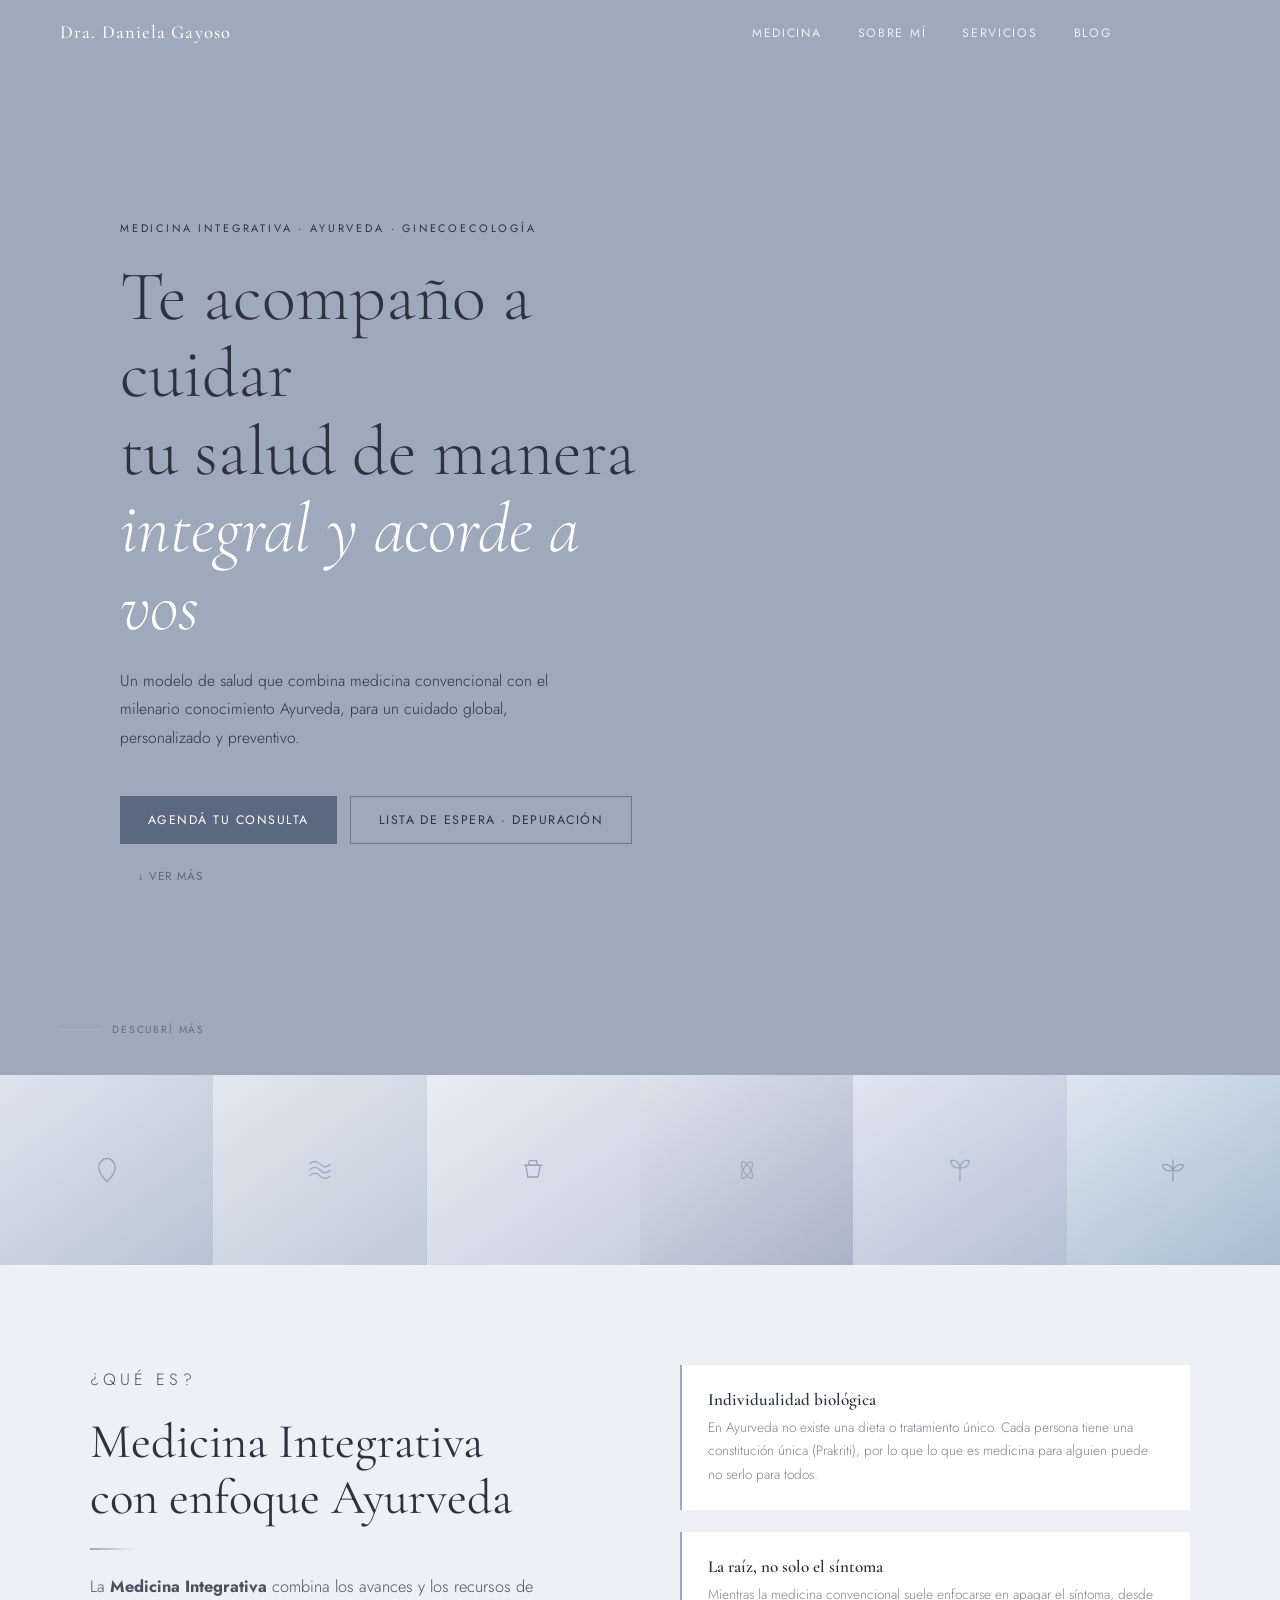
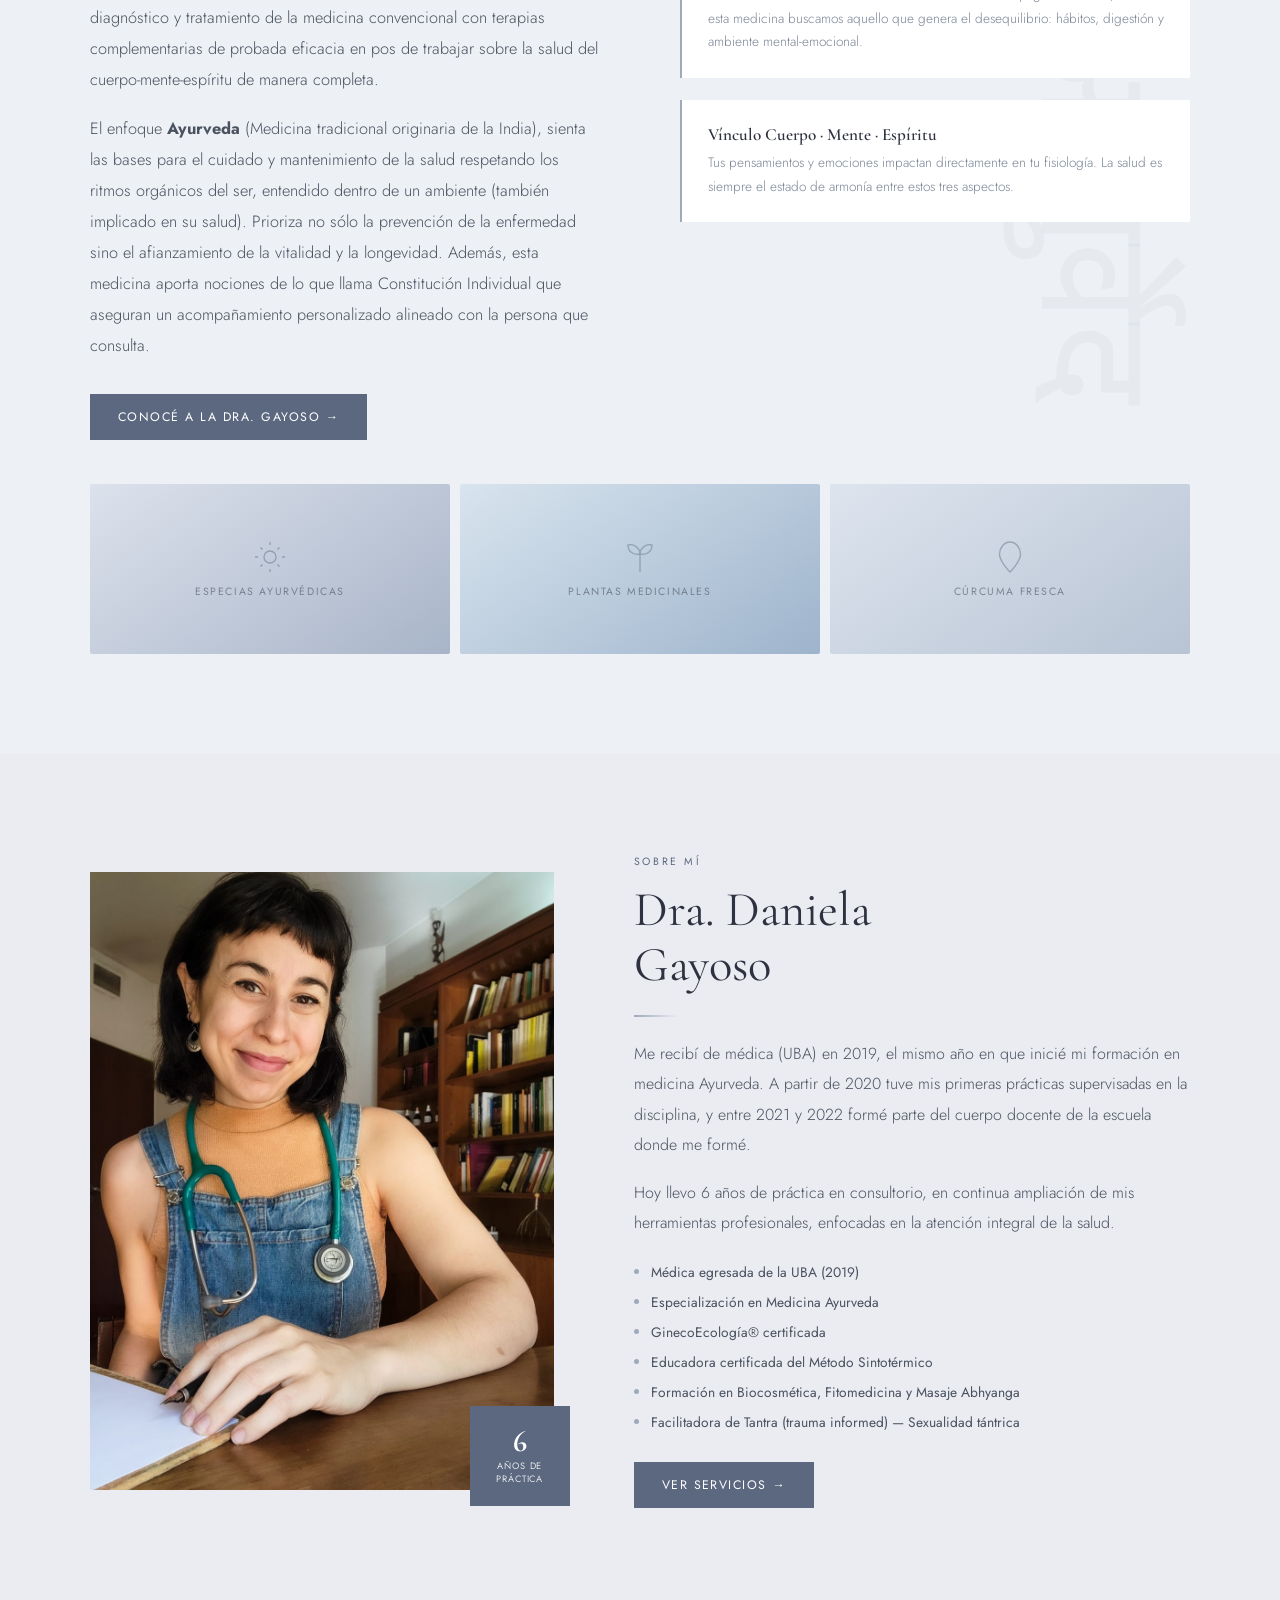
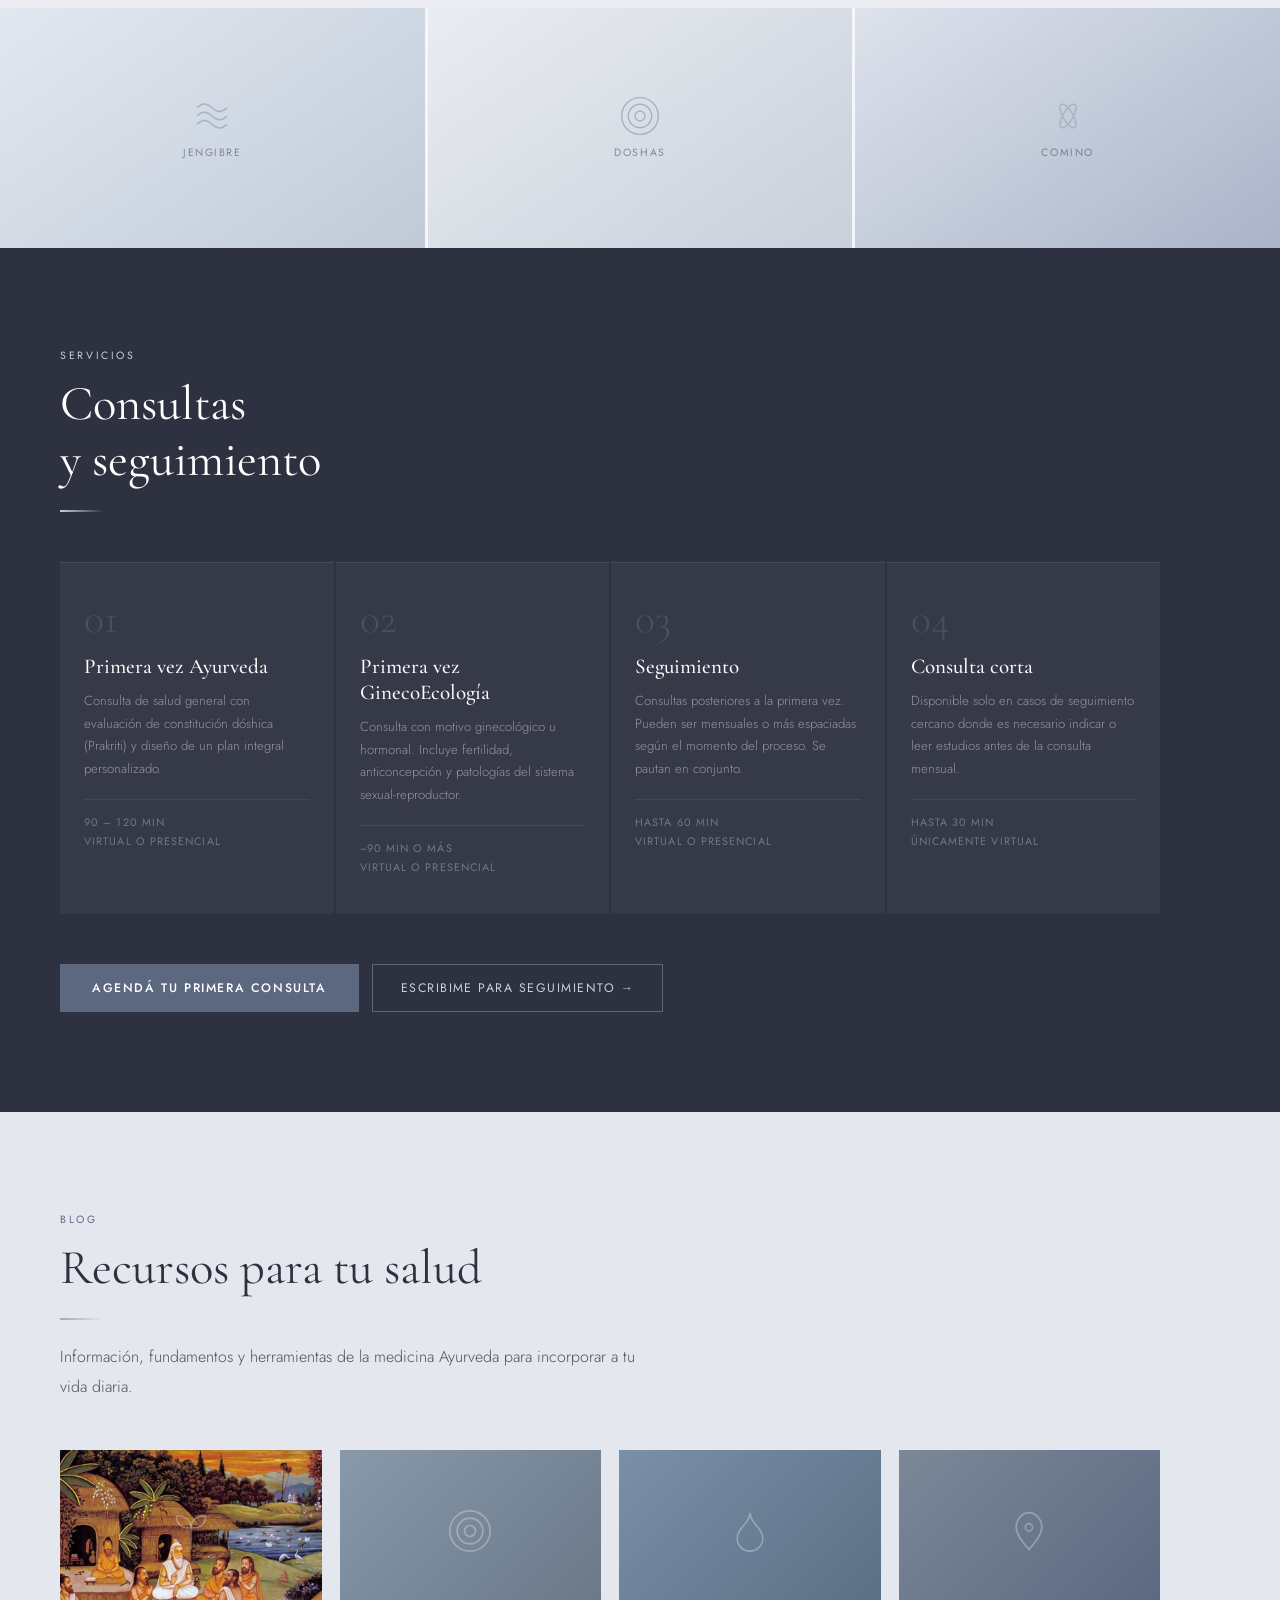
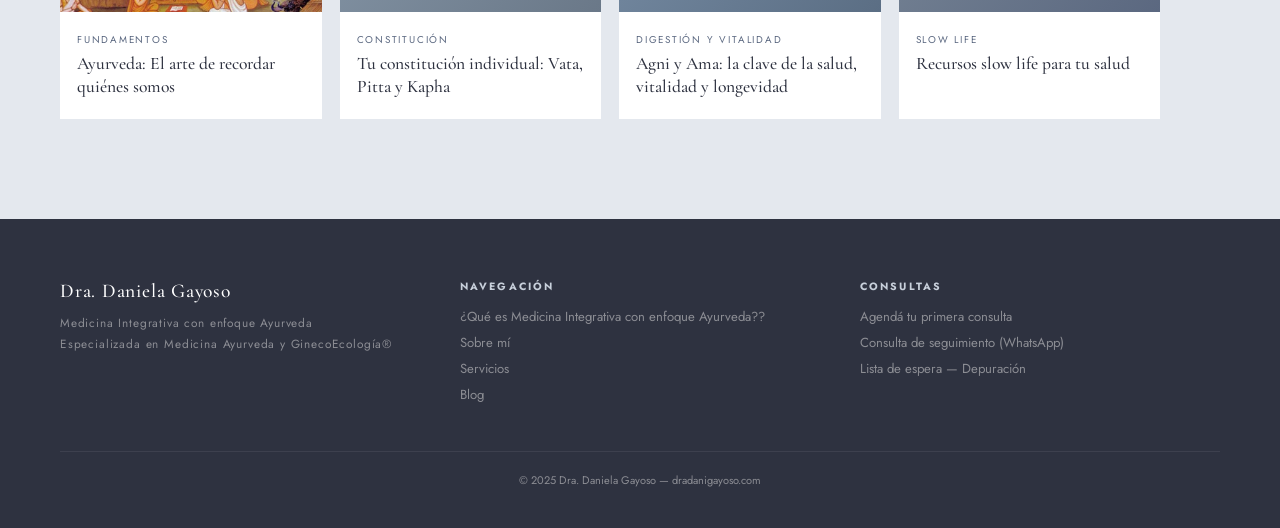
==== commit 17429146: "mejora del blog v1" ====
--- a/index.html
+++ b/index.html
@@ -152,7 +152,7 @@
   .blog-thumb { height:162px; position:relative; overflow:hidden; }
   .blog-thumb-bg { width:100%; height:100%; transition:transform 0.5s; }
   .blog-card:hover .blog-thumb-bg { transform:scale(1.04); }
-  .bt-1 { background:linear-gradient(135deg,#9ea9bb,#5b6880); }
+  .bt-1 { background-image:url('img/fundamentos.jpg'); background-size:cover; background-position:center; }
   .bt-2 { background:linear-gradient(135deg,#8899aa,#6a7888); }
   .bt-3 { background:linear-gradient(135deg,#7a90a8,#5b6e84); }
   .bt-4 { background:linear-gradient(135deg,#7a8898,#5b6880); }
@@ -426,7 +426,7 @@
   <div class="blog-grid stagger">
     <div class="blog-card" onclick="openPost('ayurveda-intro')">
       <div class="blog-thumb"><div class="blog-thumb-bg bt-1"></div><div style="position:absolute;inset:0;display:flex;align-items:center;justify-content:center;"><svg width="44" height="44" viewBox="0 0 24 24" fill="none" stroke="rgba(255,255,255,0.3)" stroke-width="0.9"><path d="M12 22V10"/><path d="M12 10C12 6 8 3 4 4c0 4 3 7 8 6"/><path d="M12 10c0-4 4-7 8-6 0 4-3 7-8 6"/></svg></div></div>
-      <div class="blog-body"><div class="blog-tag">Fundamentos</div><div class="blog-title">Breve introducci&#243;n al Ayurveda</div></div>
+      <div class="blog-body"><div class="blog-tag">Fundamentos</div><div class="blog-title">Ayurveda: El arte de recordar quiénes somos</div></div>
     </div>
     <div class="blog-card" onclick="openPost('constitucion')">
       <div class="blog-thumb"><div class="blog-thumb-bg bt-2"></div><div style="position:absolute;inset:0;display:flex;align-items:center;justify-content:center;"><svg width="44" height="44" viewBox="0 0 24 24" fill="none" stroke="rgba(255,255,255,0.3)" stroke-width="0.9"><circle cx="12" cy="12" r="3"/><circle cx="12" cy="12" r="7"/><circle cx="12" cy="12" r="11"/></svg></div></div>
@@ -449,12 +449,14 @@
     <div class="post-hero bt-1"></div>
     <div class="post-content">
       <div class="post-meta"><span class="post-tag-inline">Fundamentos</span><span class="post-read">5 min de lectura</span></div>
-      <h1 class="post-title">Breve introducci&#243;n al Ayurveda</h1>
+      <h1 class="post-title">Ayurveda: El arte de recordar quiénes somos</h1>
       <div class="post-divider"></div>
       <div class="post-body">
-        <p>Ayurveda, que en s&#225;nscrito significa literalmente &#8220;conocimiento de la vida&#8221;, es un sistema m&#233;dico originado en la India hace m&#225;s de 5.000 a&#241;os. No es simplemente una colecci&#243;n de remedios o t&#233;cnicas: es una ciencia de la vida que entiende al ser humano como parte inseparable del cosmos, de los ciclos naturales y de los cinco elementos (&#233;ter, aire, fuego, agua y tierra) que componen toda la materia.</p>
-        <p>A diferencia de la medicina occidental moderna, el Ayurveda parte de una visi&#243;n hol&#237;stica: cuerpo, mente y esp&#237;ritu son una unidad indivisible. La salud no es la ausencia de s&#237;ntomas, sino un estado din&#225;mico de equilibrio entre estos tres planos y entre la persona y su entorno.</p>
-        <p>Su legado se transmite a trav&#233;s de textos cl&#225;sicos como el <em>Charaka Samhita</em> y el <em>Sushruta Samhita</em>, y contin&#250;a vigente hoy como medicina complementaria reconocida por la OMS.</p>
+        <p>El Ayurveda abarca saberes primales de la vida. Su nombre, de origen sánscrito, une las palabras Ayuh (vida) y Veda (ciencia o verdad), definiéndose como "La ciencia de la vida".</p>
+        <h2>Un poco de historia </h2>
+        <p>Se cuenta que estos saberes no fueron creados por el ser humano, sino canalizados por sabios durante profundos estados meditativos hace miles de años: los Rishis, oriundos de un pueblo de la antigua India a orillas del río Indo. Para este pueblo, la salud ya era parte de la cultura cotidiana. Integraban la higiene, el ejercicio, la dieta y la disciplina personal como actos de devoción en su camino religioso. Desde entonces, el Ayurveda se ha transmitido a través de los siglos como un sistema de sanación completo que nació para responder a una pregunta fundamental: ¿cómo aliviar el sufrimiento de la vida?</p>
+        <p>De transmisión oral en sus inicios, las enseñanzas se han pasado de maestro a discípulo, quienes se situaban a la misma altura para que los conocimientos sagrados fueran realmente aprehendidos, de corazón a corazón. Más adelante, los primeros registros sobre los principios ayurvédicos —que datan de entre el $1500$ y el $1000$ a. C. aproximadamente— se plasmaron en los Vedas, tratados antiguos de la tradición védica. Aquí, los conocimientos fueron escritos en forma de "sutra": palabra semilla, pequeñas cápsulas de saber cuyo estudio implicaba que el aprendiz las desplegara para comprender la profundidad de lo transmitido.</p>
+        <p>Hoy en día, el Ayurveda nos brinda herramientas para el cuidado y el mantenimiento de la salud en pos de construir vitalidad, creatividad y longevidad, honrando el propósito de cada ser y respetando los ritmos vitales tanto propios como del todo del que somos parte.</p>
       </div>
       <div class="post-cta-box"><p>&#191;Quer&#233;s saber m&#225;s sobre tu constituci&#243;n Ayurv&#233;dica y c&#243;mo este enfoque puede acompa&#241;ar tu salud?</p><a href="#" class="btn-primary" onclick="closePost();openModal('consulta');return false;">Agend&#225; una consulta</a></div>
     </div>
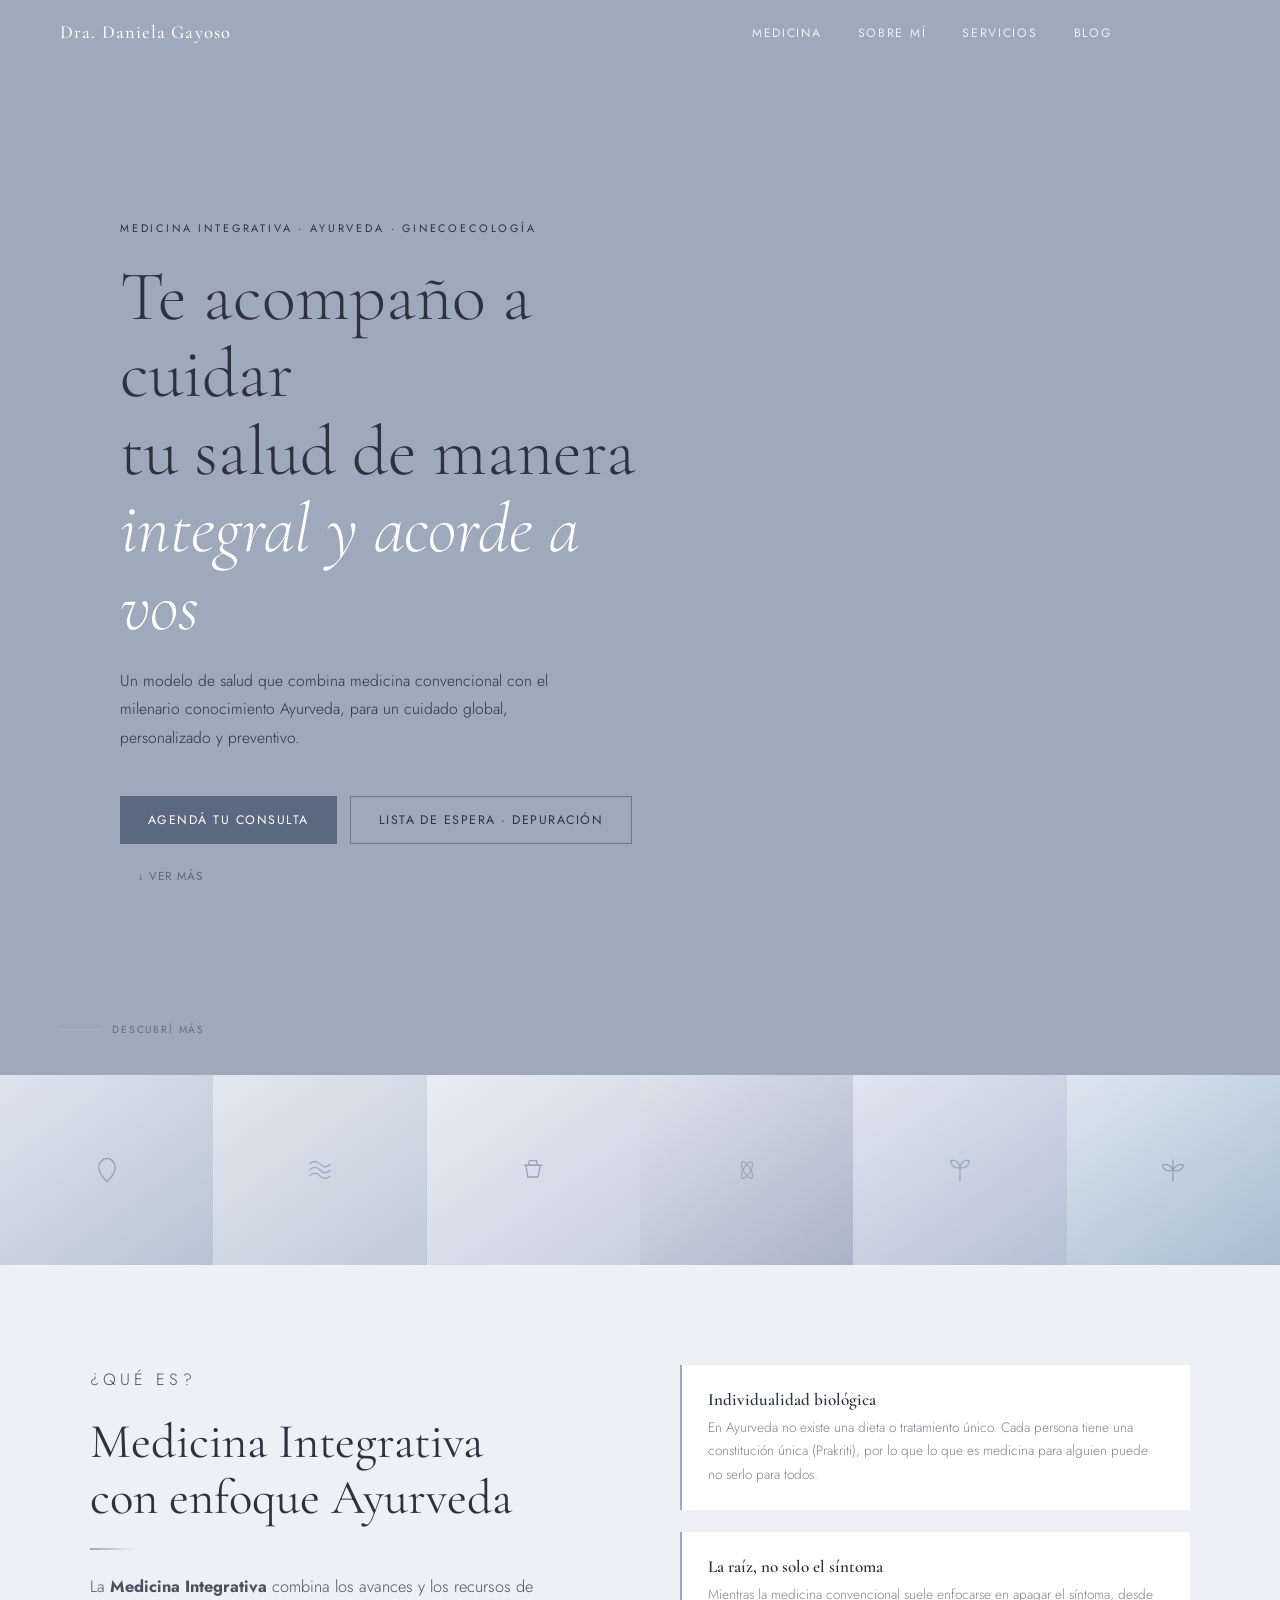
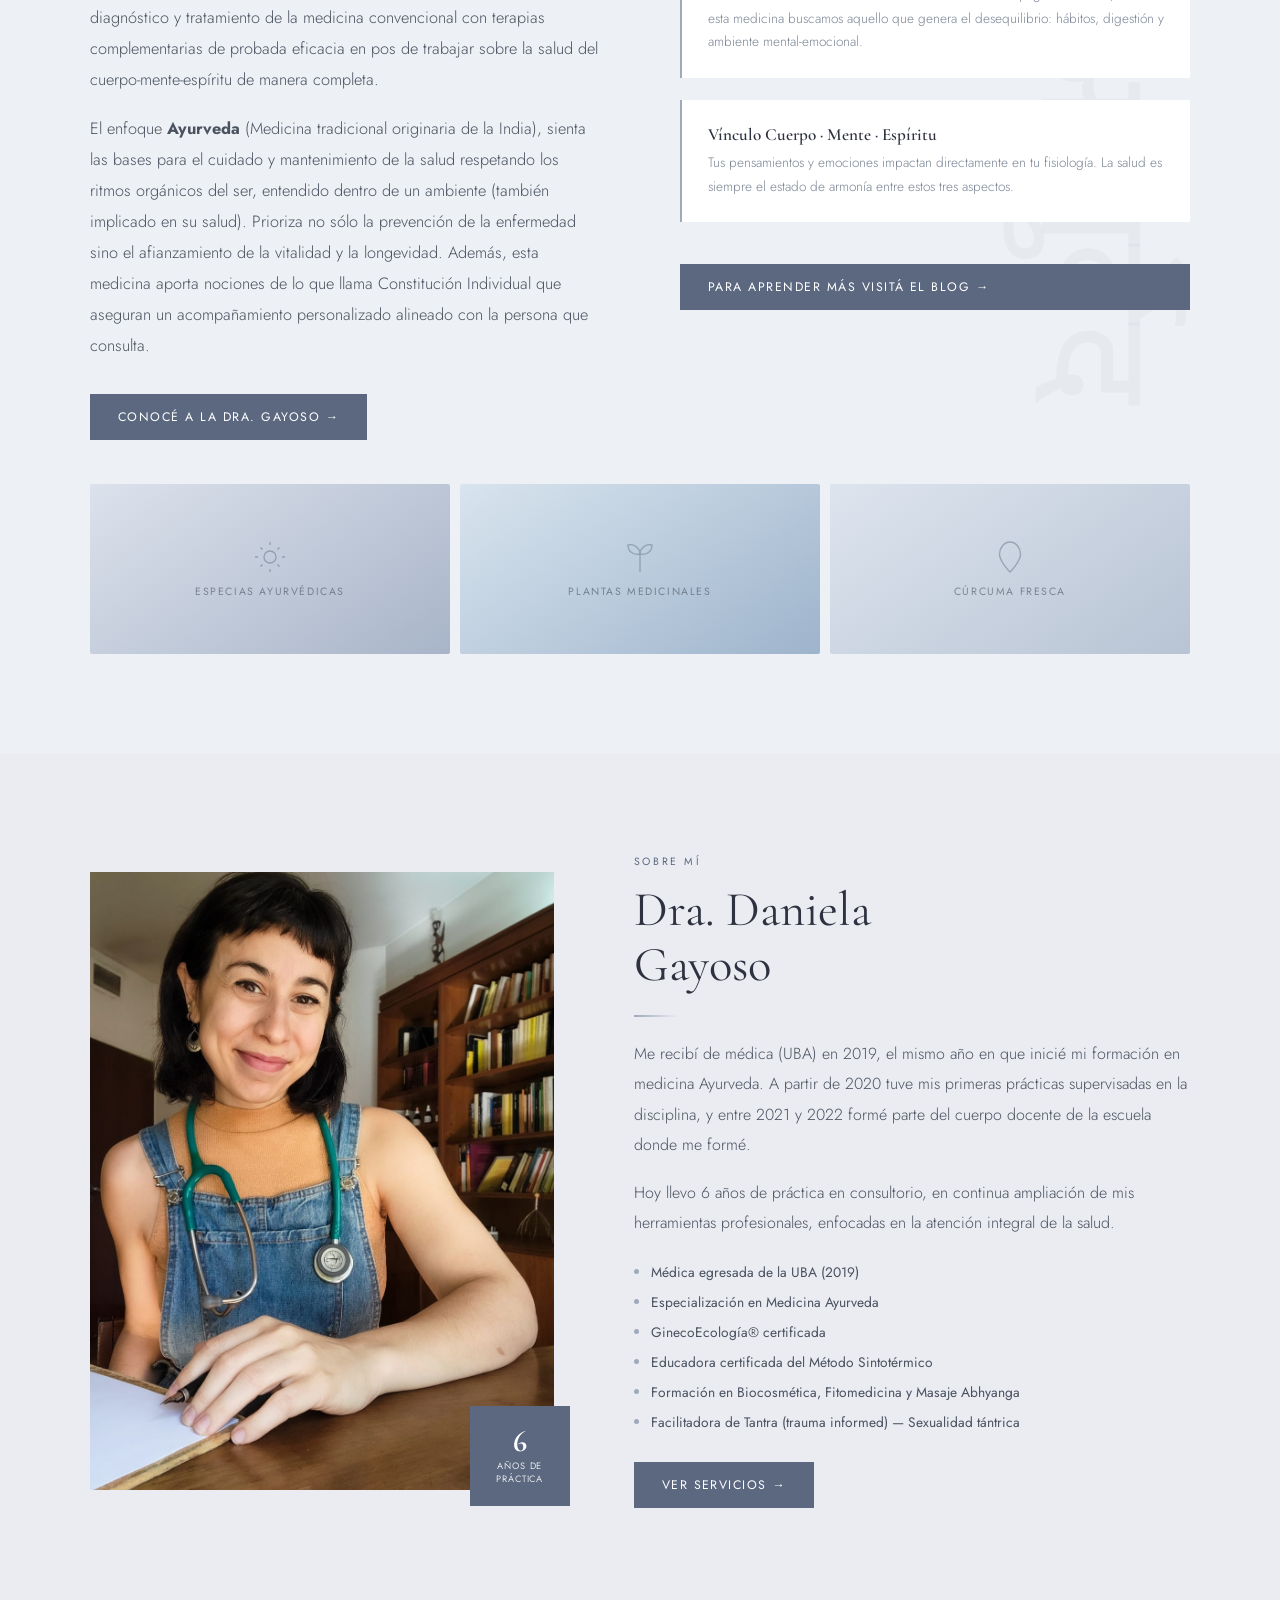
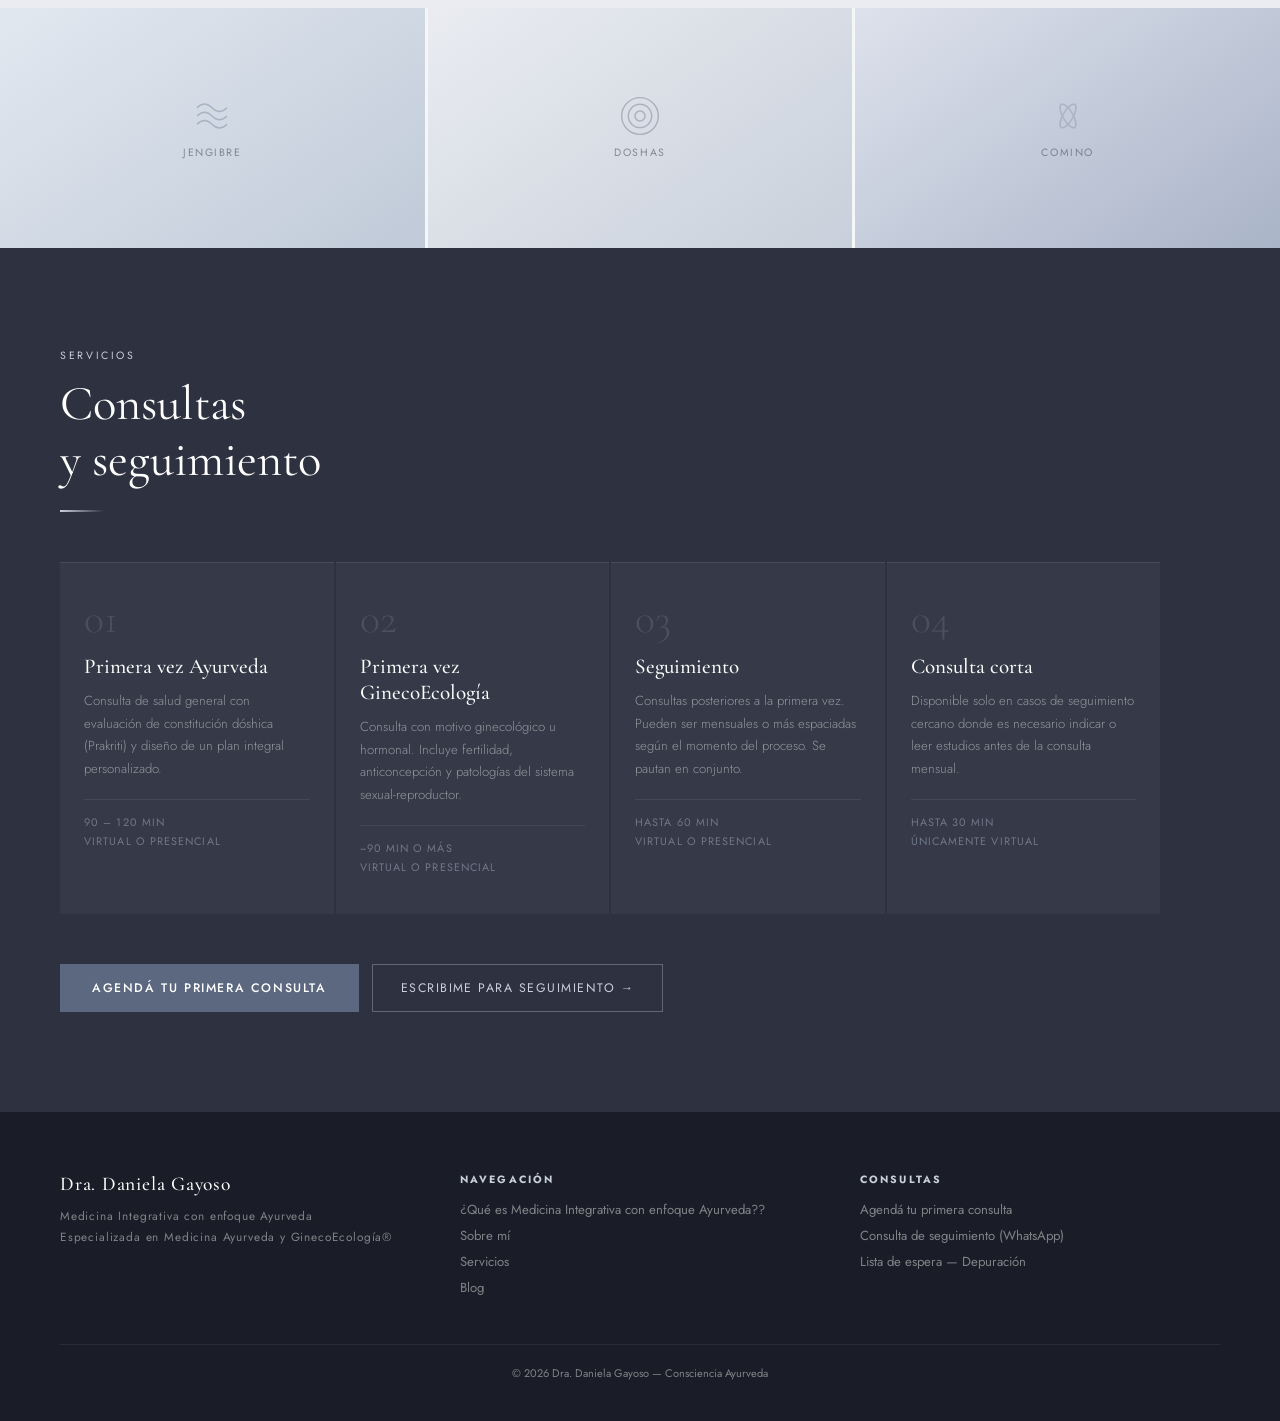
==== commit 7acb049a: "modificado el index para sacarle el blog" ====
--- a/index.html
+++ b/index.html
@@ -142,8 +142,8 @@
   .serv-cta { margin-top:50px; display:flex; gap:13px; flex-wrap:wrap; max-width:1100px; }
   .btn-outline-light { display:inline-flex; align-items:center; gap:9px; padding:14px 28px; border:1px solid rgba(158,169,187,0.45); color:var(--slate-light); text-decoration:none; font-size:0.77rem; letter-spacing:0.12em; text-transform:uppercase; transition:all 0.3s; }
   .btn-outline-light:hover { border-color:var(--slate-light); color:white; }
-
-  /* BLOG */
+/* 
+   BLOG 
   #blog { background:var(--linen); }
   .blog-intro { font-size:1rem; line-height:1.88; color:var(--text-mid); max-width:580px; font-weight:300; margin-bottom:48px; }
   .blog-grid { display:grid; grid-template-columns:repeat(4,1fr); gap:18px; max-width:1100px; }
@@ -159,9 +159,9 @@
   .blog-body { padding:20px 17px; }
   .blog-tag { font-size:0.62rem; letter-spacing:0.18em; text-transform:uppercase; color:var(--slate-dark); margin-bottom:6px; }
   .blog-title { font-family:'Cormorant Garamond',serif; font-size:1.1rem; font-weight:500; line-height:1.3; color:var(--navy); }
-
+ */
   /* FOOTER */
-  footer { background:var(--navy); color:rgba(250,249,246,0.46); padding:60px 60px 40px; display:grid; grid-template-columns:1fr 1fr 1fr; gap:40px; }
+  footer { background:#1a1d28; color:rgba(250,249,246,0.46); padding:60px 60px 40px; display:grid; grid-template-columns:1fr 1fr 1fr; gap:40px; }
   .footer-brand { font-family:'Cormorant Garamond',serif; font-size:1.22rem; color:white; font-weight:500; letter-spacing:0.04em; margin-bottom:9px; }
   .footer-sub { font-size:0.74rem; letter-spacing:0.07em; line-height:1.8; }
   footer h5 { font-size:0.66rem; letter-spacing:0.2em; text-transform:uppercase; color:var(--slate-light); margin-bottom:13px; }
@@ -258,7 +258,7 @@
     <li><a href="#que-es">Medicina</a></li>
     <li><a href="#sobre-mi">Sobre m&#237;</a></li>
     <li><a href="#servicios">Servicios</a></li>
-    <li><a href="#blog">Blog</a></li>
+    <li><a href="blog.html">Blog</a></li>
     <li><a href="#" onclick="openModal('consulta')" class="nav-cta">Consulta</a></li>
   </ul>
 </nav>
@@ -334,6 +334,7 @@
       <div class="pilar"><h4>Individualidad biol&#243;gica</h4><p>En Ayurveda no existe una dieta o tratamiento &#250;nico. Cada persona tiene una constituci&#243;n &#250;nica (Prakriti), por lo que lo que es medicina para alguien puede no serlo para todos.</p></div>
       <div class="pilar"><h4>La ra&#237;z, no solo el s&#237;ntoma</h4><p>Mientras la medicina convencional suele enfocarse en apagar el s&#237;ntoma, desde esta medicina buscamos aquello que genera el desequilibrio: h&#225;bitos, digesti&#243;n y ambiente mental-emocional.</p></div>
       <div class="pilar"><h4>V&#237;nculo Cuerpo &middot; Mente &middot; Esp&#237;ritu</h4><p>Tus pensamientos y emociones impactan directamente en tu fisiolog&#237;a. La salud es siempre el estado de armon&#237;a entre estos tres aspectos.</p></div>
+      <a href="blog.html" class="btn-primary" style="display:inline-flex;margin-top:20px;">Para aprender más visitá el Blog &#8594;</a>
     </div>
   </div>
   <div class="que-es-imgs stagger">
@@ -415,96 +416,6 @@
   </div>
 </section>
 
-<!-- BLOG -->
-<section id="blog">
-  <div style="max-width:1100px;">
-    <p class="section-label reveal">Blog</p>
-    <h2 class="section-title reveal">Recursos para tu salud</h2>
-    <div class="divider reveal"></div>
-    <p class="blog-intro reveal">Informaci&#243;n, fundamentos y herramientas de la medicina Ayurveda para incorporar a tu vida diaria.</p>
-  </div>
-  <div class="blog-grid stagger">
-    <div class="blog-card" onclick="openPost('ayurveda-intro')">
-      <div class="blog-thumb"><div class="blog-thumb-bg bt-1"></div><div style="position:absolute;inset:0;display:flex;align-items:center;justify-content:center;"><svg width="44" height="44" viewBox="0 0 24 24" fill="none" stroke="rgba(255,255,255,0.3)" stroke-width="0.9"><path d="M12 22V10"/><path d="M12 10C12 6 8 3 4 4c0 4 3 7 8 6"/><path d="M12 10c0-4 4-7 8-6 0 4-3 7-8 6"/></svg></div></div>
-      <div class="blog-body"><div class="blog-tag">Fundamentos</div><div class="blog-title">Ayurveda: El arte de recordar quiénes somos</div></div>
-    </div>
-    <div class="blog-card" onclick="openPost('constitucion')">
-      <div class="blog-thumb"><div class="blog-thumb-bg bt-2"></div><div style="position:absolute;inset:0;display:flex;align-items:center;justify-content:center;"><svg width="44" height="44" viewBox="0 0 24 24" fill="none" stroke="rgba(255,255,255,0.3)" stroke-width="0.9"><circle cx="12" cy="12" r="3"/><circle cx="12" cy="12" r="7"/><circle cx="12" cy="12" r="11"/></svg></div></div>
-      <div class="blog-body"><div class="blog-tag">Constituci&#243;n</div><div class="blog-title">Tu constituci&#243;n individual: Vata, Pitta y Kapha</div></div>
-    </div>
-    <div class="blog-card" onclick="openPost('agni-ama')">
-      <div class="blog-thumb"><div class="blog-thumb-bg bt-3"></div><div style="position:absolute;inset:0;display:flex;align-items:center;justify-content:center;"><svg width="44" height="44" viewBox="0 0 24 24" fill="none" stroke="rgba(255,255,255,0.3)" stroke-width="0.9"><path d="M12 2c0 6-7 8-7 14a7 7 0 0014 0c0-6-7-8-7-14z"/></svg></div></div>
-      <div class="blog-body"><div class="blog-tag">Digesti&#243;n y vitalidad</div><div class="blog-title">Agni y Ama: la clave de la salud, vitalidad y longevidad</div></div>
-    </div>
-    <div class="blog-card" onclick="openPost('slow-life')">
-      <div class="blog-thumb"><div class="blog-thumb-bg bt-4"></div><div style="position:absolute;inset:0;display:flex;align-items:center;justify-content:center;"><svg width="44" height="44" viewBox="0 0 24 24" fill="none" stroke="rgba(255,255,255,0.3)" stroke-width="0.9"><path d="M12 2C8 2 5 6 5 10c0 5 7 12 7 12s7-7 7-12c0-4-3-8-7-8z"/><circle cx="12" cy="10" r="2"/></svg></div></div>
-      <div class="blog-body"><div class="blog-tag">Slow life</div><div class="blog-title">Recursos slow life para tu salud</div></div>
-    </div>
-  </div>
-</section>
-
-<!-- POSTS -->
-<div id="post-view">
-  <article class="post-page" data-post="ayurveda-intro">
-    <div class="post-hero bt-1"></div>
-    <div class="post-content">
-      <div class="post-meta"><span class="post-tag-inline">Fundamentos</span><span class="post-read">5 min de lectura</span></div>
-      <h1 class="post-title">Ayurveda: El arte de recordar quiénes somos</h1>
-      <div class="post-divider"></div>
-      <div class="post-body">
-        <p>El Ayurveda abarca saberes primales de la vida. Su nombre, de origen sánscrito, une las palabras Ayuh (vida) y Veda (ciencia o verdad), definiéndose como "La ciencia de la vida".</p>
-        <h2>Un poco de historia </h2>
-        <p>Se cuenta que estos saberes no fueron creados por el ser humano, sino canalizados por sabios durante profundos estados meditativos hace miles de años: los Rishis, oriundos de un pueblo de la antigua India a orillas del río Indo. Para este pueblo, la salud ya era parte de la cultura cotidiana. Integraban la higiene, el ejercicio, la dieta y la disciplina personal como actos de devoción en su camino religioso. Desde entonces, el Ayurveda se ha transmitido a través de los siglos como un sistema de sanación completo que nació para responder a una pregunta fundamental: ¿cómo aliviar el sufrimiento de la vida?</p>
-        <p>De transmisión oral en sus inicios, las enseñanzas se han pasado de maestro a discípulo, quienes se situaban a la misma altura para que los conocimientos sagrados fueran realmente aprehendidos, de corazón a corazón. Más adelante, los primeros registros sobre los principios ayurvédicos —que datan de entre el $1500$ y el $1000$ a. C. aproximadamente— se plasmaron en los Vedas, tratados antiguos de la tradición védica. Aquí, los conocimientos fueron escritos en forma de "sutra": palabra semilla, pequeñas cápsulas de saber cuyo estudio implicaba que el aprendiz las desplegara para comprender la profundidad de lo transmitido.</p>
-        <p>Hoy en día, el Ayurveda nos brinda herramientas para el cuidado y el mantenimiento de la salud en pos de construir vitalidad, creatividad y longevidad, honrando el propósito de cada ser y respetando los ritmos vitales tanto propios como del todo del que somos parte.</p>
-      </div>
-      <div class="post-cta-box"><p>&#191;Quer&#233;s saber m&#225;s sobre tu constituci&#243;n Ayurv&#233;dica y c&#243;mo este enfoque puede acompa&#241;ar tu salud?</p><a href="#" class="btn-primary" onclick="closePost();openModal('consulta');return false;">Agend&#225; una consulta</a></div>
-    </div>
-  </article>
-  <article class="post-page" data-post="constitucion">
-    <div class="post-hero bt-2"></div>
-    <div class="post-content">
-      <div class="post-meta"><span class="post-tag-inline">Constituci&#243;n</span><span class="post-read">7 min de lectura</span></div>
-      <h1 class="post-title">Tu constituci&#243;n individual: Vata, Pitta y Kapha</h1>
-      <div class="post-divider"></div>
-      <div class="post-body">
-        <p>Uno de los conceptos m&#225;s distintivos del Ayurveda es el de <em>Prakriti</em>: tu constituci&#243;n individual, la combinaci&#243;n &#250;nica de energ&#237;as que te define desde el momento de la concepci&#243;n y permanece estable a lo largo de toda tu vida.</p>
-        <p>La Prakriti se expresa a trav&#233;s de tres principios llamados <em>doshas</em>: <strong>Vata</strong> (&#233;ter + aire), que rige el movimiento y la creatividad; <strong>Pitta</strong> (fuego + agua), que gobierna la transformaci&#243;n y la digesti&#243;n; y <strong>Kapha</strong> (agua + tierra), que sostiene la estructura y la inmunidad. Todas las personas tenemos los tres doshas, pero en proporciones &#250;nicas.</p>
-        <p>Conocer tu constituci&#243;n no solo explica tus tendencias f&#237;sicas &#8212;tipo de digesti&#243;n, complexi&#243;n, calidad del sue&#241;o&#8212; sino tambi&#233;n tus patrones emocionales y cognitivos. Es el punto de partida para un plan de salud verdaderamente personalizado.</p>
-      </div>
-      <div class="post-cta-box"><p>En la consulta de primera vez determinamos juntas tu Prakriti y c&#243;mo trabajar desde ella.</p><a href="#" class="btn-primary" onclick="closePost();openModal('consulta');return false;">Agend&#225; una consulta</a></div>
-    </div>
-  </article>
-  <article class="post-page" data-post="agni-ama">
-    <div class="post-hero bt-3"></div>
-    <div class="post-content">
-      <div class="post-meta"><span class="post-tag-inline">Digesti&#243;n y vitalidad</span><span class="post-read">6 min de lectura</span></div>
-      <h1 class="post-title">Agni y Ama: la clave de la salud, vitalidad y longevidad</h1>
-      <div class="post-divider"></div>
-      <div class="post-body">
-        <p>En Ayurveda existe un principio que podr&#237;a resumir toda la medicina digestiva: <em>&#8220;cuando el Agni est&#225; bien, todo est&#225; bien&#8221;</em>. <strong>Agni</strong> es el fuego digestivo, la inteligencia metab&#243;lica que transforma los alimentos en nutrici&#243;n, las experiencias en aprendizaje y las emociones en sabidur&#237;a.</p>
-        <p>Cuando el Agni funciona bien, el alimento se digiere completamente y se convierte en <em>Ojas</em>: la esencia de vitalidad e inmunidad. Cuando se desequilibra &#8212;por estr&#233;s, horarios irregulares o emociones no procesadas&#8212; aparece el <strong>Ama</strong>: residuo metab&#243;lico considerado el origen de la mayor&#237;a de las enfermedades cr&#243;nicas.</p>
-        <p>Cuidar el Agni no se trata solo de qu&#233; comemos, sino de c&#243;mo, cu&#225;ndo y en qu&#233; estado interno comemos. El Ayurveda ofrece herramientas concretas &#8212;especias, ritmos, pr&#225;cticas de dinacharya&#8212; para mantener ese fuego encendido de forma sostenida.</p>
-      </div>
-      <div class="post-cta-box"><p>Los programas de Depuraci&#243;n Ayurveda trabajan espec&#237;ficamente sobre el Agni y la eliminaci&#243;n del Ama acumulado.</p><a href="#" class="btn-outline" onclick="closePost();openModal('espera');return false;">Anotarme en lista de espera</a></div>
-    </div>
-  </article>
-  <article class="post-page" data-post="slow-life">
-    <div class="post-hero bt-4"></div>
-    <div class="post-content">
-      <div class="post-meta"><span class="post-tag-inline">Slow life</span><span class="post-read">5 min de lectura</span></div>
-      <h1 class="post-title">Recursos slow life para tu salud</h1>
-      <div class="post-divider"></div>
-      <div class="post-body">
-        <p>El Ayurveda no es una medicina de crisis: es una medicina de todos los d&#237;as. Sus herramientas m&#225;s poderosas no son las m&#225;s espectaculares, sino las m&#225;s constantes. La <em>dinacharya</em> &#8212;rutina diaria&#8212; es uno de sus pilares fundamentales: despertar antes del amanecer, raspar la lengua, hacer abhyanga, moverse, meditar, comer en horarios regulares.</p>
-        <p>El concepto de <em>slow life</em> resuena naturalmente con esta filosof&#237;a. No se trata de hacer menos, sino de hacer con m&#225;s presencia y coherencia con el propio ritmo. Frente a una cultura que promueve el rendimiento constante, el Ayurveda propone escuchar las se&#241;ales del cuerpo antes de que se conviertan en s&#237;ntomas.</p>
-        <p>Algunos recursos concretos: reducir los est&#237;mulos digitales antes de dormir, comer sin pantallas, salir al sol por la ma&#241;ana, incorporar hierbas adapt&#243;genas como la ashwagandha o el tulsi, y reconocer cu&#225;ndo tu sistema nervioso est&#225; en modo alerta.</p>
-      </div>
-      <div class="post-cta-box"><p>Si quer&#233;s incorporar estas pr&#225;cticas de forma personalizada y sostenible, podemos trabajarlo juntas en consulta.</p><a href="#" class="btn-primary" onclick="closePost();openModal('consulta');return false;">Agend&#225; una consulta</a></div>
-    </div>
-  </article>
-</div>
-
 <!-- FOOTER -->
 <footer>
   <div>
@@ -517,7 +428,7 @@
       <li><a href="#que-es">&#191;Qu&#233; es Medicina Integrativa con enfoque Ayurveda??</a></li>
       <li><a href="#sobre-mi">Sobre m&#237;</a></li>
       <li><a href="#servicios">Servicios</a></li>
-      <li><a href="#blog">Blog</a></li>
+      <li><a href="blog.html">Blog</a></li>
     </ul>
   </div>
   <div>
@@ -528,7 +439,7 @@
       <li onclick="openModal('espera')">Lista de espera &#8212; Depuraci&#243;n</li>
     </ul>
   </div>
-  <div class="footer-bottom">&#169; 2025 Dra. Daniela Gayoso &#8212; dradanigayoso.com</div>
+  <div class="footer-bottom">&#169; 2026 Dra. Daniela Gayoso &#8212; Consciencia Ayurveda</div>
 </footer>
 
 <!-- MODALES -->
@@ -541,7 +452,7 @@
       <a href="https://docs.google.com/forms/d/e/1FAIpQLSf3TuQ1HKB66zIQVIJLZK8IWWtQj5zoYkBOHqclounuzPWkLw/viewform" target="_blank" class="modal-option"><div><div class="modal-option-title">Primera vez Ayurveda o GinecoEcología</div><div class="modal-option-meta">90&#8211;120 min &middot; Virtual o presencial</div></div><span class="modal-option-arrow">&#8594;</span></a>
       <a href="https://wa.me/541168763264?text=Hola,%20quiero%20una%20consulta%20de%20seguimiento" target="_blank" class="modal-option"><div><div class="modal-option-title">Consulta de seguimiento</div><div class="modal-option-meta">~60 min &middot; Virtual o presencial</div></div><span class="modal-option-arrow">&#8594;</span></a>
     </div>
-    <p style="margin-top:16px;font-size:0.77rem;">&#191;No sab&#233;s cu&#225;l elegir? <a href="#servicios" onclick="closeModal('consulta')" style="color:var(--slate-dark)">Ver la gu&#237;a &#8594;</a></p>
+    <p style="margin-top:16px;font-size:0.77rem;">&#191;No sab&#233;s cu&#225;l elegir? <a href="servicios.html" onclick="closeModal('consulta')" style="color:var(--slate-dark)">Ver la gu&#237;a &#8594;</a></p>
   </div>
 </div>
 <div class="modal-overlay" id="modal-espera">
@@ -551,7 +462,7 @@
     <p>Los programas de Depuraci&#243;n Ayurveda tienen cupos limitados. Anot&#225;te en la lista de espera para ser notificadx cuando se abran nuevas fechas.</p>
     <div class="modal-options">
       <a href="https://forms.gle/X6xLMLTsYRiMXJ7J8" target="_blank" class="modal-option"><div><div class="modal-option-title">Anotarme en la lista de espera</div><div class="modal-option-meta">Te avisamos cuando haya nuevas fechas</div></div><span class="modal-option-arrow">&#8594;</span></a>
-      <a href="#blog" onclick="closeModal('espera')" class="modal-option"><div><div class="modal-option-title">Leer sobre depuraci&#243;n Ayurveda</div><div class="modal-option-meta">Fundamentos y qu&#233; esperar del proceso</div></div><span class="modal-option-arrow">&#8594;</span></a>
+      <a href="blog.html" onclick="closeModal('espera')" class="modal-option"><div><div class="modal-option-title">Leer sobre depuraci&#243;n Ayurveda</div><div class="modal-option-meta">Fundamentos y qu&#233; esperar del proceso</div></div><span class="modal-option-arrow">&#8594;</span></a>
     </div>
   </div>
 </div>
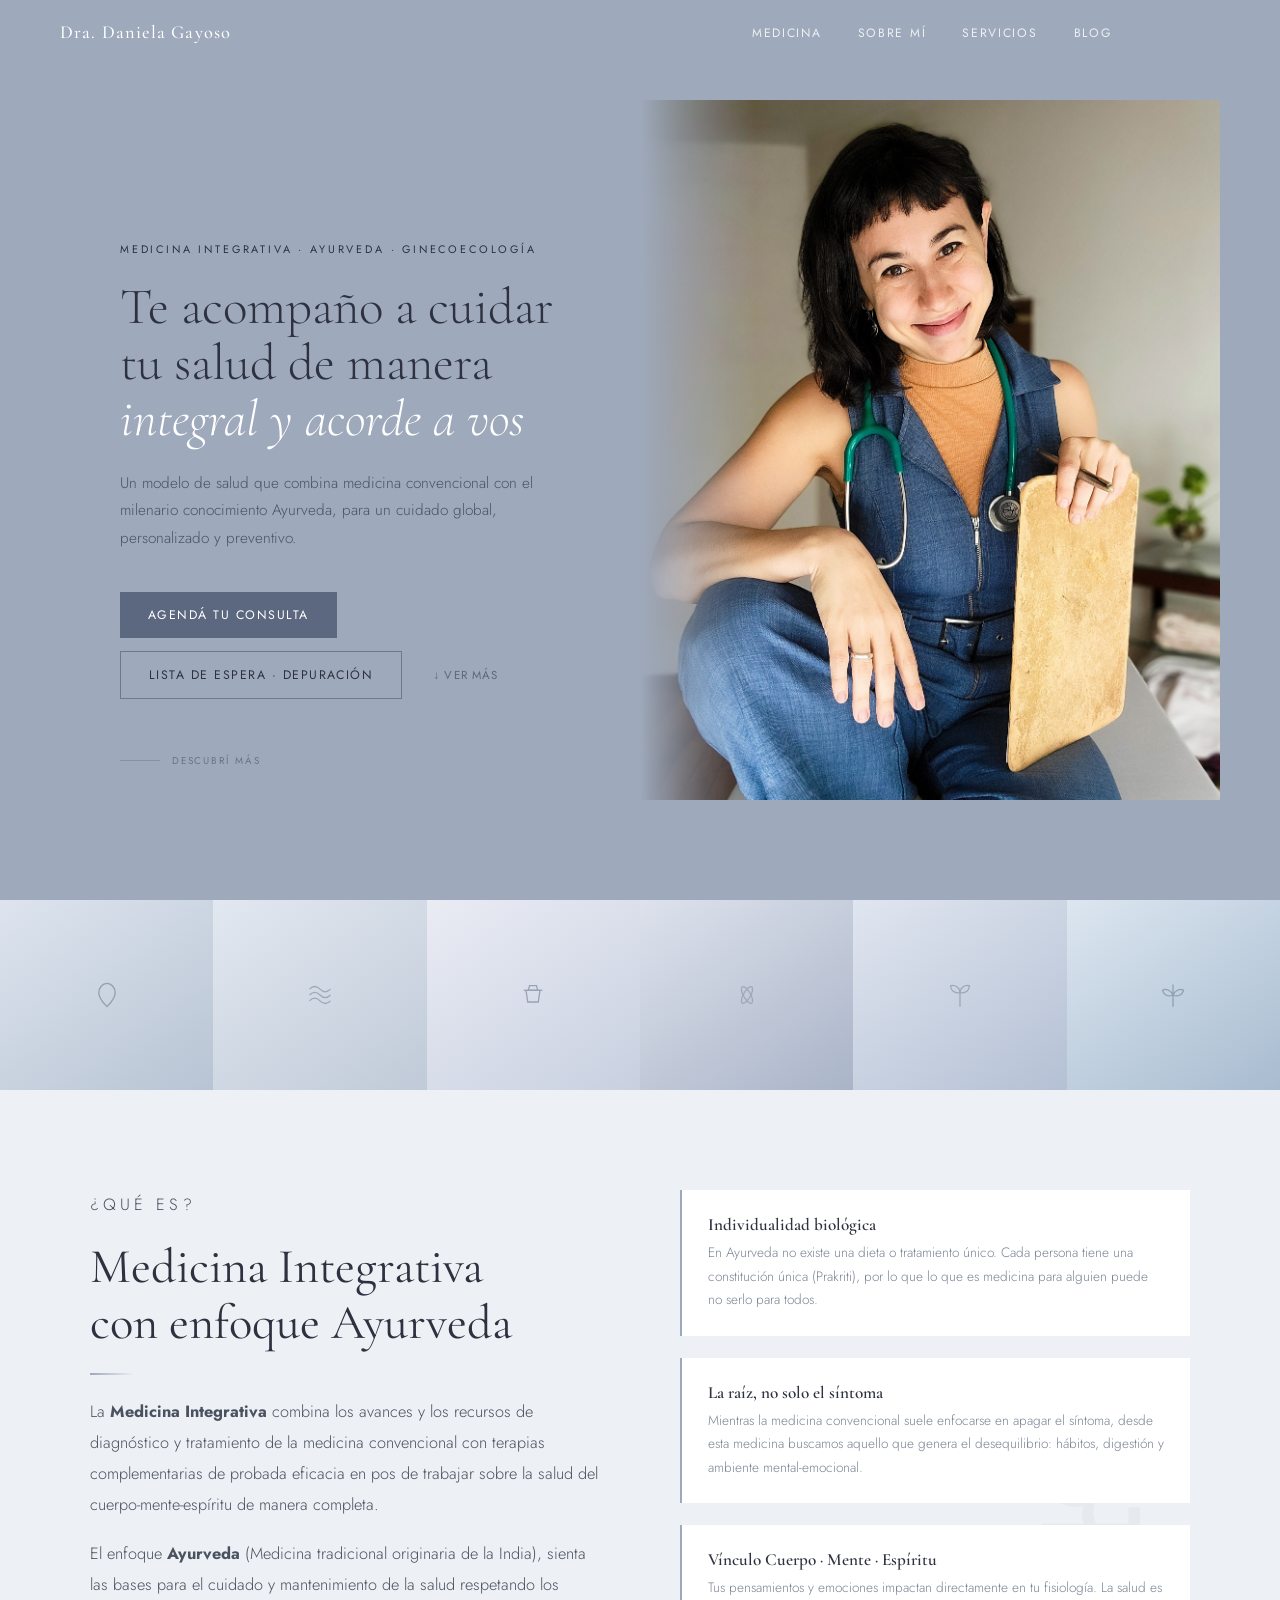
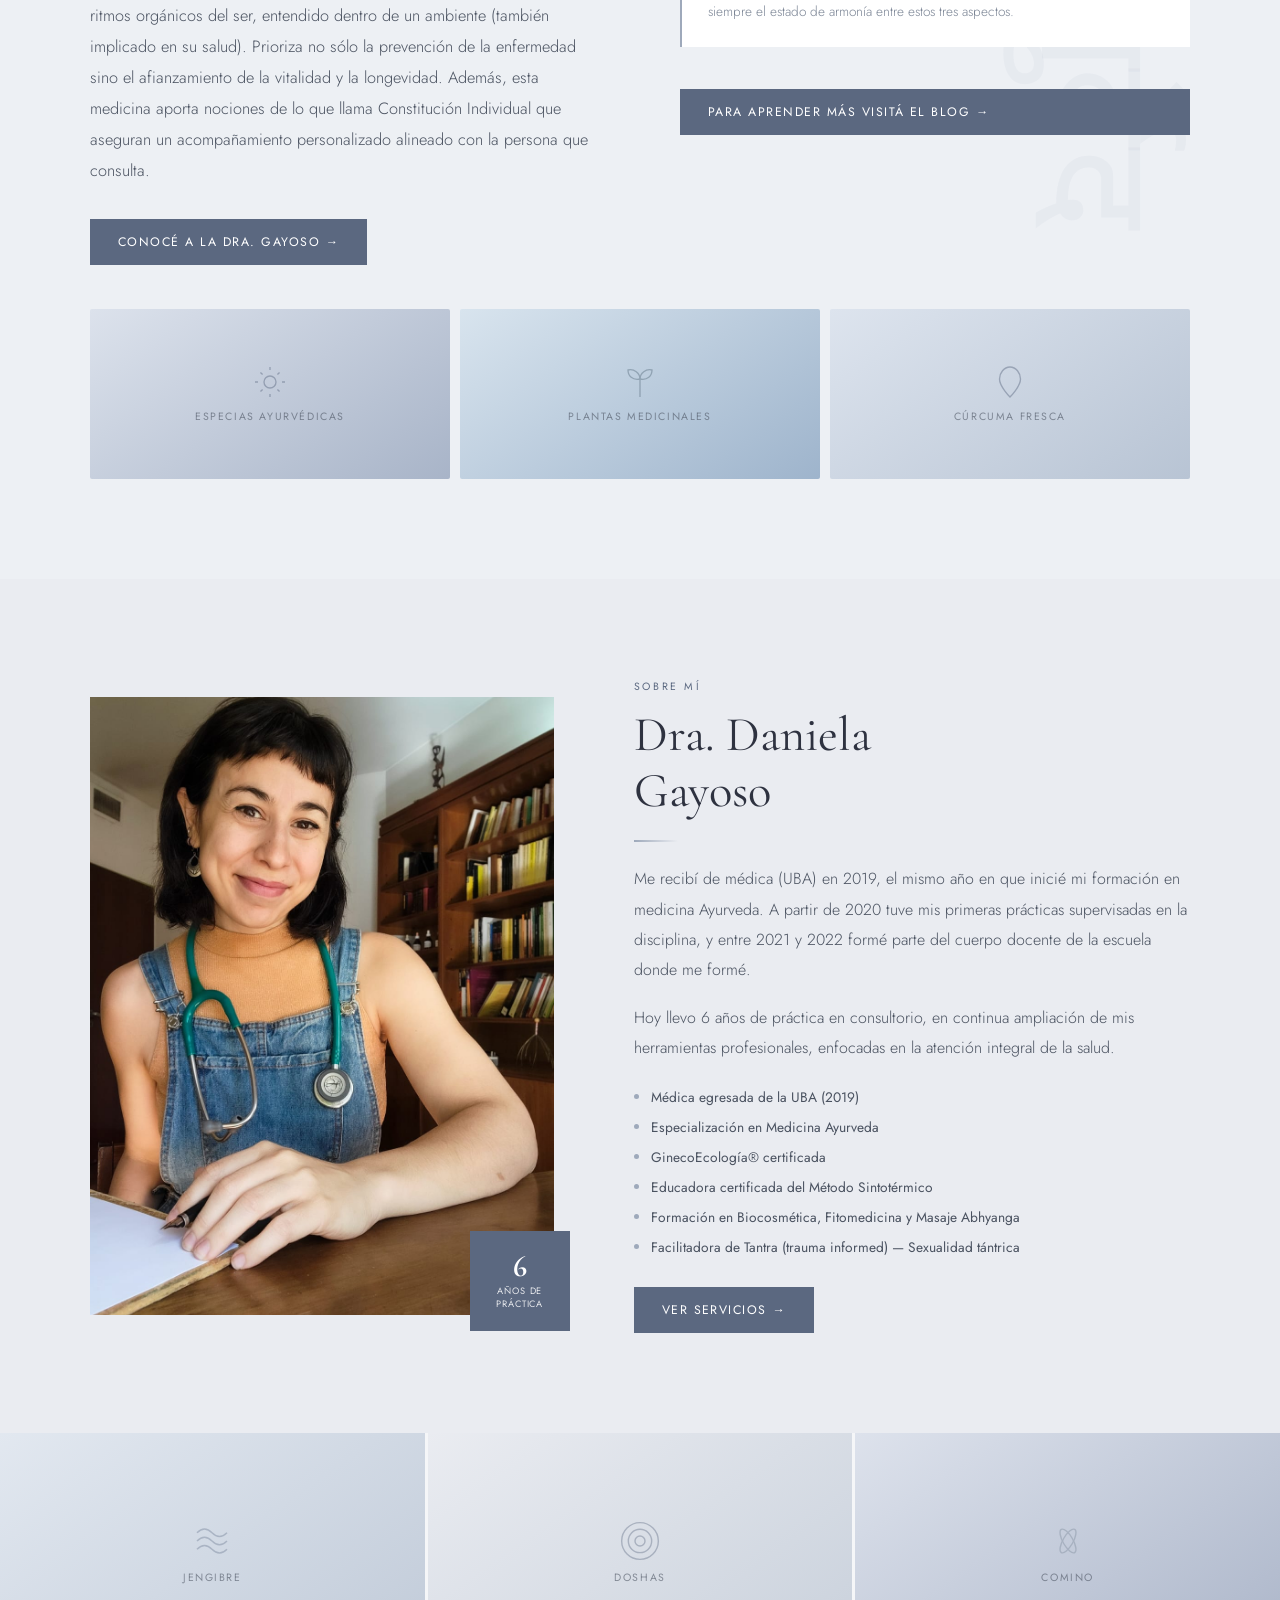
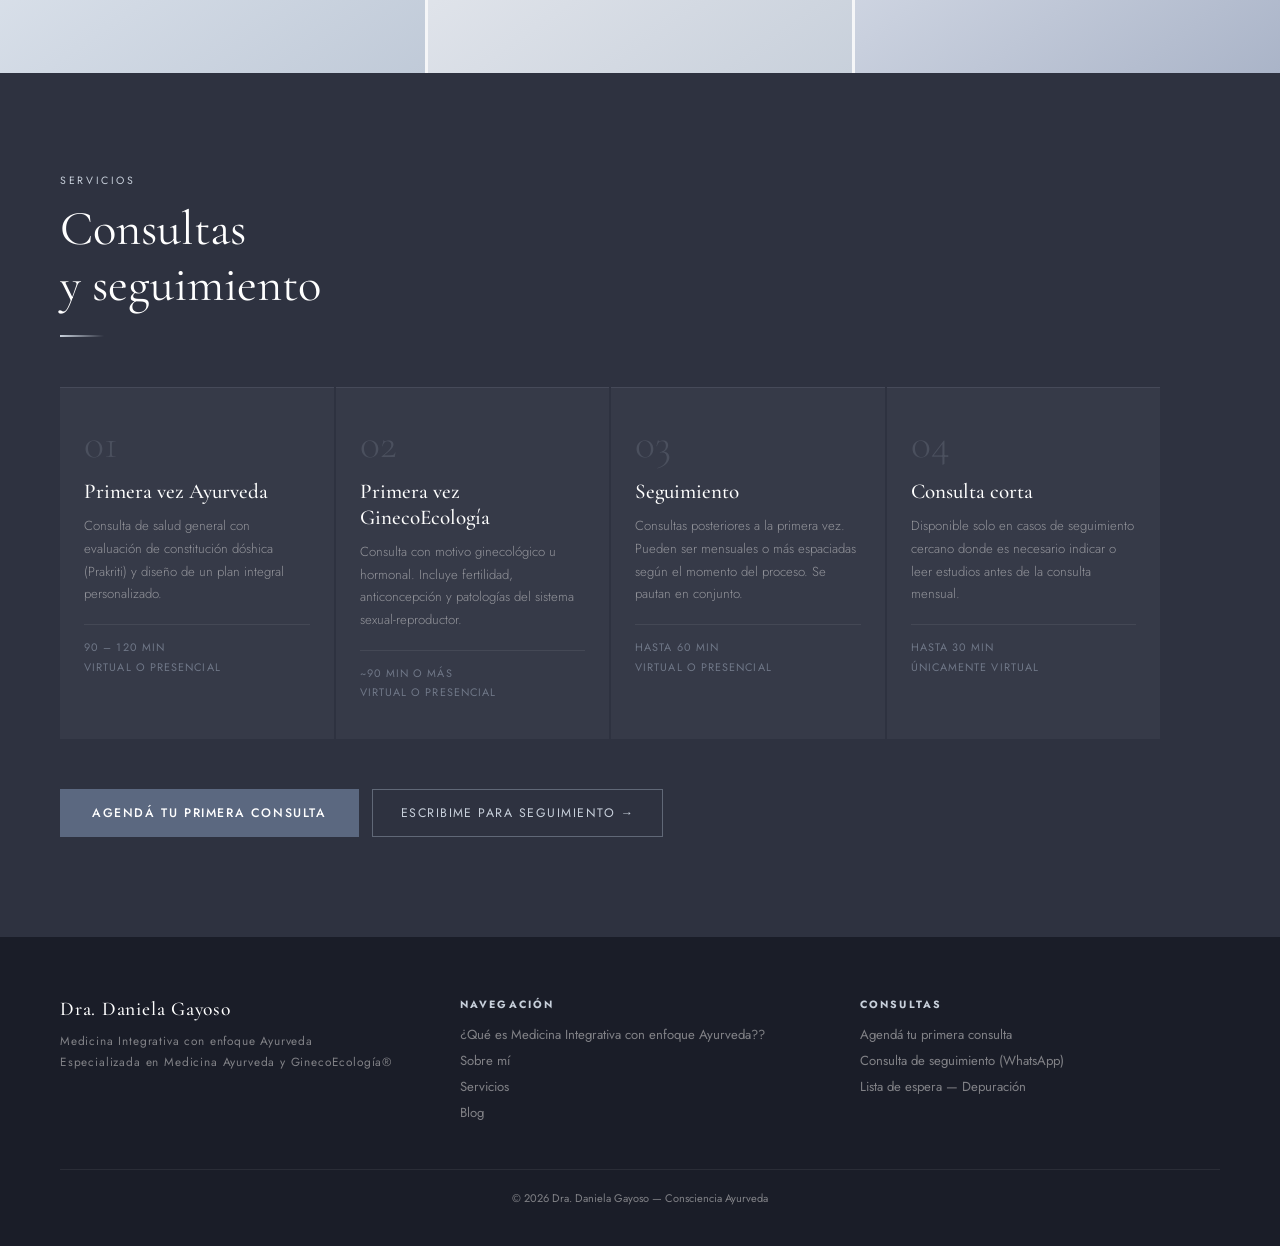
==== commit 669b5ff2: "nuevo hero con foto de Dani" ====
--- a/index.html
+++ b/index.html
@@ -40,18 +40,19 @@
   nav.scrolled .nav-cta { color:var(--terra) !important; }
 
   /* HERO */
-  #home { min-height:100vh; position:relative; display:flex; align-items:center; overflow:hidden; }
-  .hero-img { position:absolute; inset:0; background:#9ea9bb; }
-  .hero-img::after { display:none; }
-  .hero-content { position:relative; z-index:2; max-width:660px; padding:120px 60px 80px; }
-  .hero-eyebrow { font-size:0.68rem; letter-spacing:0.26em; text-transform:uppercase; color:var(--navy); margin-bottom:22px; opacity:0; transform:translateY(20px); animation:fadeUp 0.8s 0.3s forwards; }
-  .hero-title { font-family:'Cormorant Garamond',serif; font-size:clamp(2.8rem,5.5vw,5rem); font-weight:300; line-height:1.1; color:var(--navy); margin-bottom:22px; opacity:0; transform:translateY(30px); animation:fadeUp 0.9s 0.5s forwards; }
+  #home { min-height:100vh; background:var(--slate); display:grid; grid-template-columns:1fr 1fr; overflow:hidden; position:relative; }
+  .hero-left { display:flex; flex-direction:column; justify-content:center; padding:120px 56px 80px 60px; position:relative; z-index:2; }
+  .hero-right { position:relative; overflow:hidden; }
+  .hero-photo { width:100%; height:100%; object-fit:cover; object-position:center 12%; display:block; }
+  .hero-photo-overlay { position:absolute; inset:0; background:linear-gradient(to right, var(--slate) 0%, transparent 20%); }
+  .hero-eyebrow { font-size:0.68rem; letter-spacing:0.26em; text-transform:uppercase; color:var(--navy); opacity:0.7; margin-bottom:22px; animation:fadeUp 0.8s 0.3s both; }
+  .hero-title { font-family:'Cormorant Garamond',serif; font-size:clamp(2.4rem,4vw,4.2rem); font-weight:300; line-height:1.1; color:var(--navy); margin-bottom:22px; animation:fadeUp 0.9s 0.5s both; }
   .hero-title em { font-style:italic; color:white; }
-  .hero-subtitle { font-size:0.98rem; font-weight:300; line-height:1.8; color:var(--navy); max-width:480px; opacity:0.75; margin-bottom:44px; opacity:0; transform:translateY(20px); animation:fadeUp 0.8s 0.7s forwards; }
-  .hero-cta { display:flex; gap:13px; flex-wrap:wrap; opacity:0; transform:translateY(20px); animation:fadeUp 0.8s 0.9s forwards; }
-  .scroll-hint { position:absolute; bottom:38px; left:60px; display:flex; align-items:center; gap:12px; color:rgba(46,50,64,0.5); font-size:0.64rem; letter-spacing:0.18em; text-transform:uppercase; opacity:0; animation:fadeUp 0.8s 1.4s forwards; }
-  .scroll-line { width:40px; height:1px; background:rgba(200,208,219,0.3); position:relative; overflow:hidden; }
-  .scroll-line::after { content:''; position:absolute; left:-100%; top:0; width:100%; height:100%; background:var(--slate-light); animation:scanLine 2s 1.5s infinite; }
+  .hero-subtitle { font-size:0.96rem; font-weight:300; line-height:1.8; color:rgba(46,50,64,0.72); max-width:420px; margin-bottom:40px; animation:fadeUp 0.8s 0.7s both; }
+  .hero-cta { display:flex; gap:13px; flex-wrap:wrap; animation:fadeUp 0.8s 0.9s both; }
+  .scroll-hint { position:absolute; bottom:32px; left:60px; display:flex; align-items:center; gap:12px; color:rgba(46,50,64,0.45); font-size:0.62rem; letter-spacing:0.18em; text-transform:uppercase; animation:fadeUp 0.8s 1.4s both; }
+  .scroll-line { width:40px; height:1px; background:rgba(46,50,64,0.2); position:relative; overflow:hidden; }
+  .scroll-line::after { content:''; position:absolute; left:-100%; top:0; width:100%; height:100%; background:var(--navy); animation:scanLine 2s 1.5s infinite; }
 
   /* BUTTONS */
   .btn-primary { display:inline-flex; align-items:center; gap:9px; padding:14px 28px; background:var(--slate-dark); color:white; text-decoration:none; font-size:0.77rem; letter-spacing:0.12em; text-transform:uppercase; transition:background 0.3s,transform 0.25s; border:none; cursor:pointer; }
@@ -229,7 +230,10 @@
   @media (max-width:900px) {
     nav,nav.scrolled { padding:14px 24px; }
     section { padding:66px 24px; }
-    .hero-content { padding:100px 24px 60px; }
+    #home { grid-template-columns:1fr; }
+    .hero-left { padding:52px 24px 60px; order:2; }
+    .hero-right { order:1; height:70vw; max-height:460px; min-height:280px; }
+    .hero-photo-overlay { background:linear-gradient(to bottom, transparent 55%, var(--slate) 100%); }
     .que-es-grid,.sobre-grid { grid-template-columns:1fr; gap:36px; }
     .que-es-imgs { grid-template-columns:1fr 1fr; }
     .servicios-grid { grid-template-columns:1fr 1fr; }
@@ -265,8 +269,7 @@
 
 <!-- HERO -->
 <section id="home">
-  <div class="hero-img"></div>
-  <div class="hero-content">
+  <div class="hero-left">
     <p class="hero-eyebrow">Medicina Integrativa &middot; Ayurveda &middot; GinecoEcolog&#237;a</p>
     <h1 class="hero-title">Te acompa&#241;o a cuidar<br>tu salud de manera<br><em>integral y acorde a vos</em></h1>
     <p class="hero-subtitle">Un modelo de salud que combina medicina convencional con el milenario conocimiento Ayurveda, para un cuidado global, personalizado y preventivo.</p>
@@ -275,8 +278,12 @@
       <a href="#" class="btn-secondary" onclick="openModal('espera')">Lista de espera &middot; Depuraci&#243;n</a>
       <a href="#que-es" class="btn-ghost">&#8595; Ver m&#225;s</a>
     </div>
-  </div>
-  <div class="scroll-hint"><div class="scroll-line"></div>Descubr&#237; m&#225;s</div>
+    <div class="scroll-hint"><div class="scroll-line"></div>Descubr&#237; m&#225;s</div>
+  </div>
+  <div class="hero-right">
+    <img src="img/perfil.jpg" alt="Dra. Daniela Gayoso" class="hero-photo">
+    <div class="hero-photo-overlay"></div>
+  </div>
 </section>
 
 <!-- STRIP INGREDIENTES -->
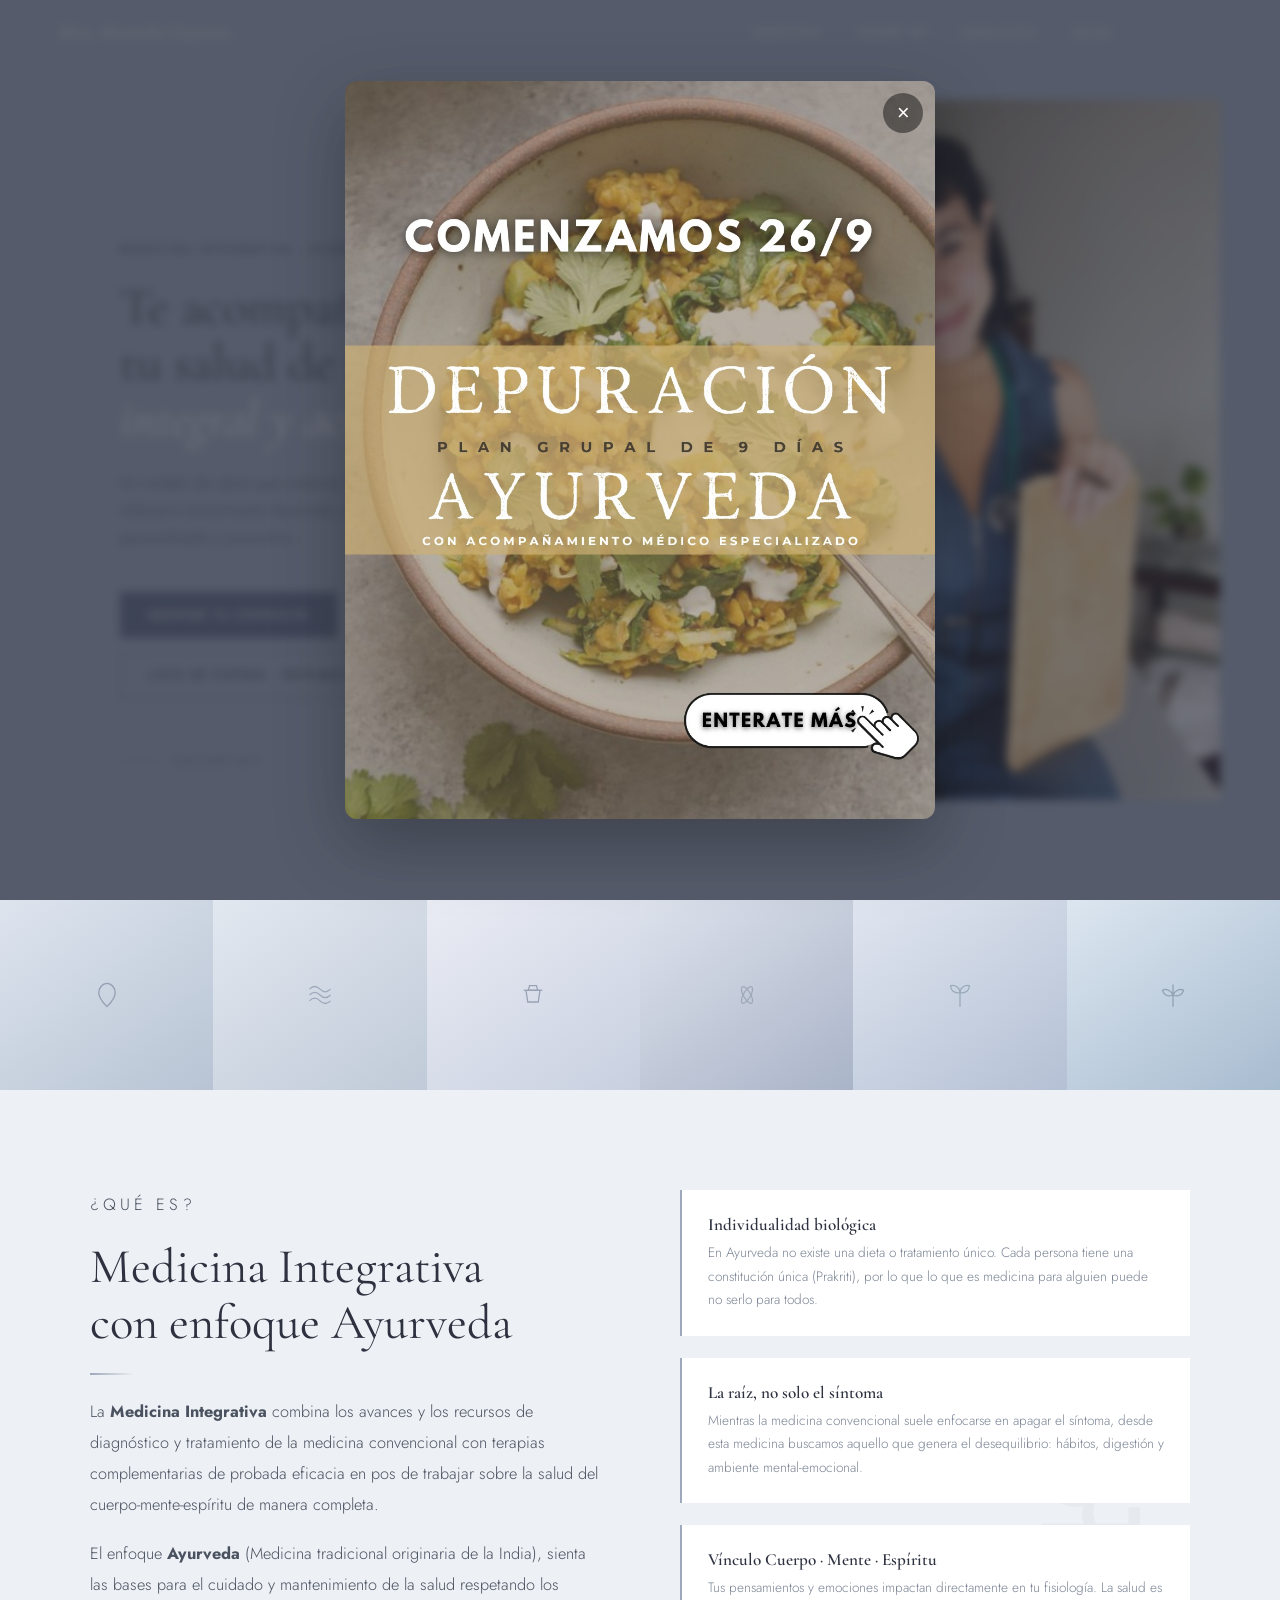
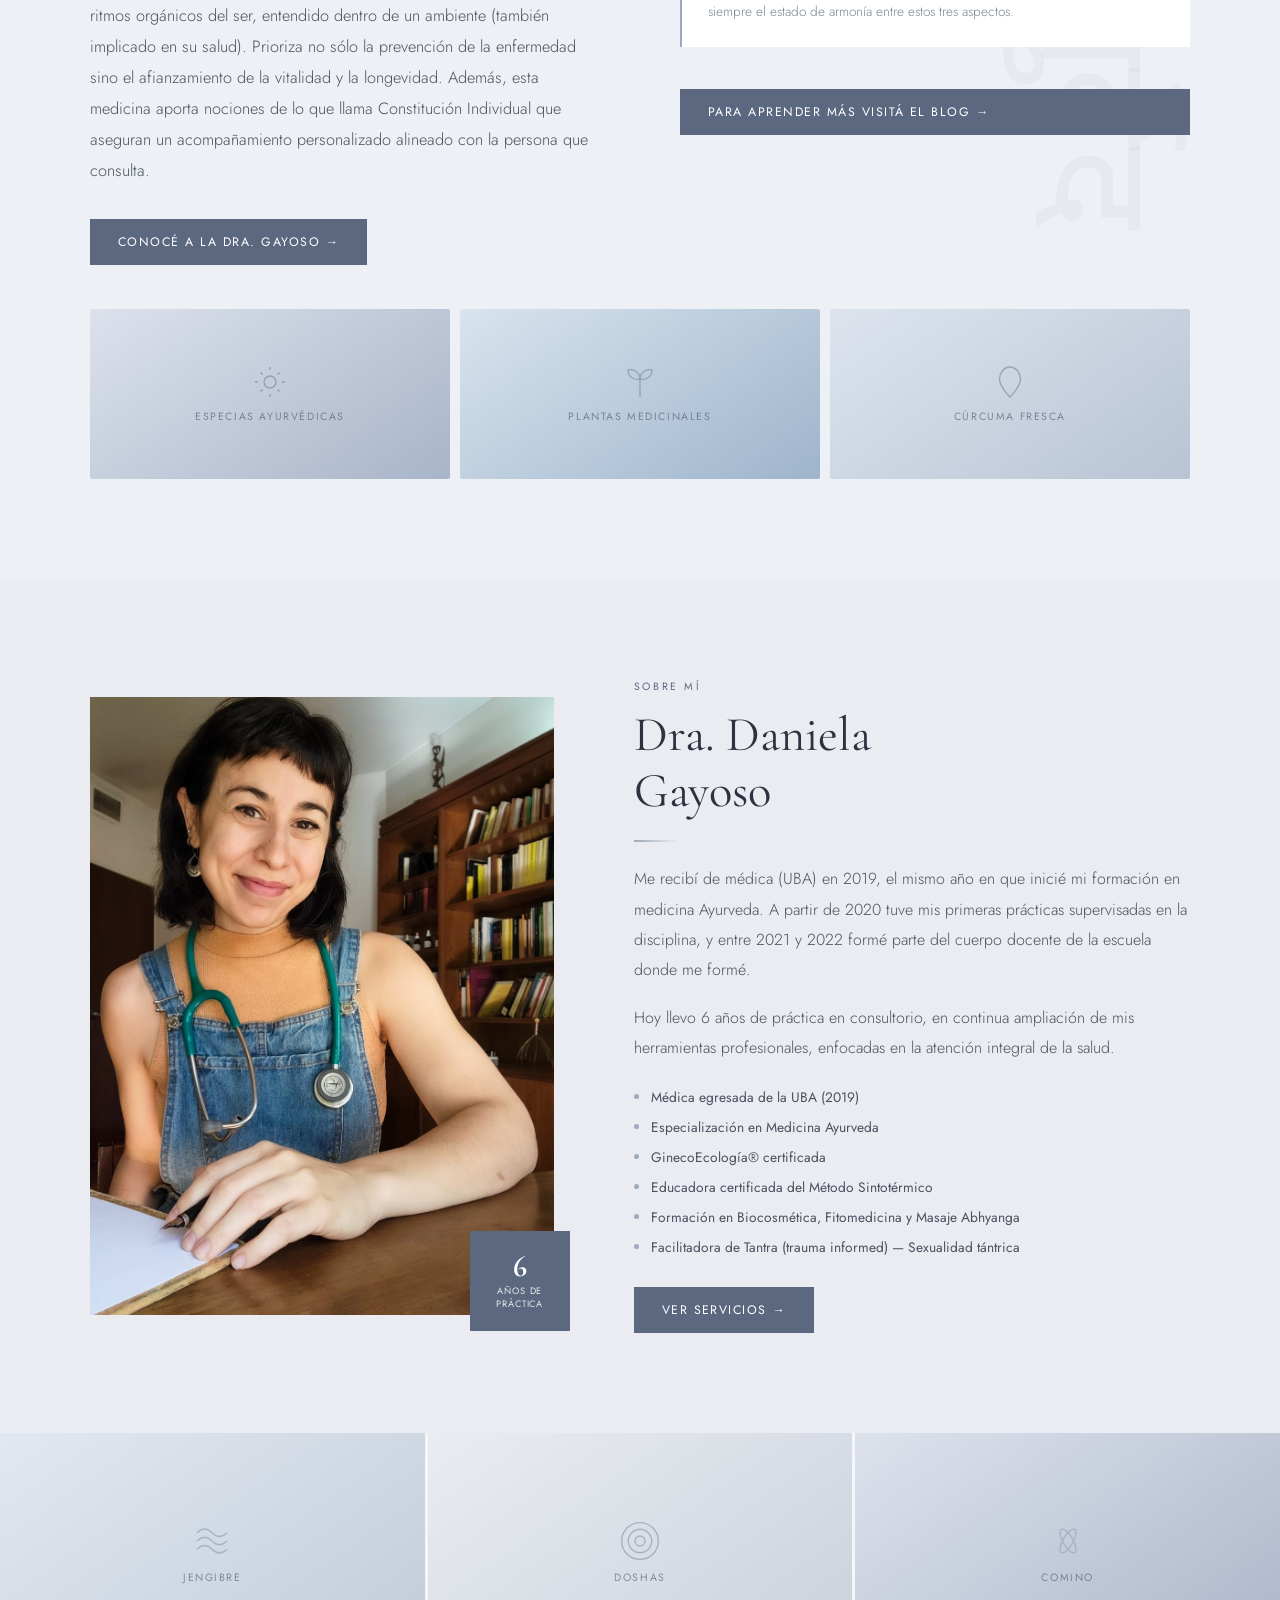
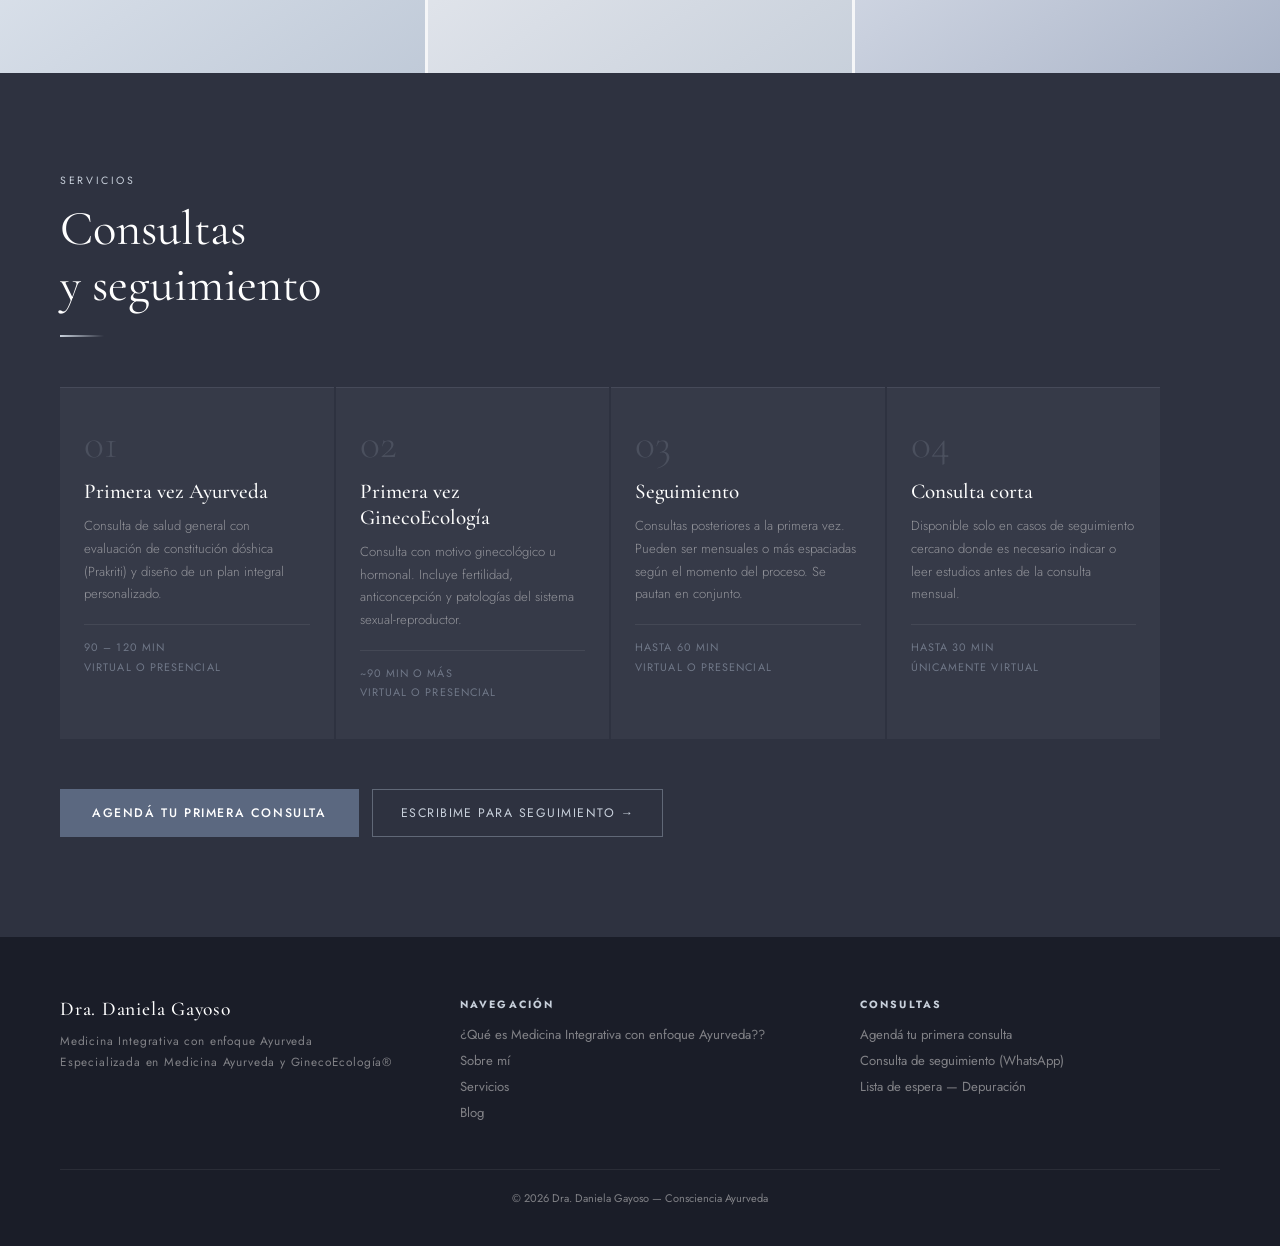
==== commit 79830df3: "popup depu2026 y links en index" ====
--- a/index.html
+++ b/index.html
@@ -197,6 +197,9 @@
   .modal-overlay.active { display:flex; }
   .modal { background:var(--warm-white); max-width:490px; width:90%; padding:44px; position:relative; animation:fadeUp 0.35s ease; }
   .modal-close { position:absolute; top:16px; right:20px; background:none; border:none; font-size:1.35rem; cursor:pointer; color:var(--text-light); }
+  .modal-image-shell { background:transparent; max-width:min(92vw, 640px); width:auto; padding:0; position:relative; animation:fadeUp 0.35s ease; }
+  .modal-image-shell .modal-close { top:12px; right:12px; width:40px; height:40px; border-radius:50%; background:rgba(0,0,0,0.45); color:white; display:flex; align-items:center; justify-content:center; }
+  .modal-image-shell img { display:block; width:100%; max-width:100%; height:auto; max-height:min(82vh, 760px); object-fit:contain; border-radius:12px; box-shadow:0 24px 70px rgba(0,0,0,0.28); cursor:pointer; }
   .modal h3 { font-family:'Cormorant Garamond',serif; font-size:1.72rem; margin-bottom:8px; color:var(--navy); }
   .modal p { font-size:0.87rem; color:var(--text-mid); line-height:1.7; margin-bottom:12px; }
   .modal-options { display:flex; flex-direction:column; gap:10px; margin-top:20px; }
@@ -251,6 +254,9 @@
     .servicios-grid,.blog-grid,.ing-strip { grid-template-columns:1fr; }
     .hero-title { font-size:2.5rem; }
     .visual-break,.que-es-imgs { display:none; }
+    .modal-image-shell { max-width:min(96vw, 560px); }
+    .modal-image-shell img { max-height:78vh; border-radius:10px; }
+    .modal-image-shell .modal-close { top:8px; right:8px; width:36px; height:36px; }
   }
 </style>
 </head>
@@ -275,7 +281,7 @@
     <p class="hero-subtitle">Un modelo de salud que combina medicina convencional con el milenario conocimiento Ayurveda, para un cuidado global, personalizado y preventivo.</p>
     <div class="hero-cta">
       <a href="#" class="btn-primary" onclick="openModal('consulta')">Agend&#225; tu consulta</a>
-      <a href="#" class="btn-secondary" onclick="openModal('espera')">Lista de espera &middot; Depuraci&#243;n</a>
+      <a href="depuracion2026.html" class="btn-secondary">Lista de espera &middot; Depuraci&#243;n</a>
       <a href="#que-es" class="btn-ghost">&#8595; Ver m&#225;s</a>
     </div>
     <div class="scroll-hint"><div class="scroll-line"></div>Descubr&#237; m&#225;s</div>
@@ -443,13 +449,21 @@
     <ul>
       <li><a href="https://docs.google.com/forms/d/e/1FAIpQLSf3TuQ1HKB66zIQVIJLZK8IWWtQj5zoYkBOHqclounuzPWkLw/viewform" target="_blank">Agend&#225; tu primera consulta</a></li>
       <li><a href="https://wa.me/541168763264?text=Hola,%20quiero%20una%20consulta%20de%20seguimiento" target="_blank">Consulta de seguimiento (WhatsApp)</a></li>
-      <li onclick="openModal('espera')">Lista de espera &#8212; Depuraci&#243;n</li>
+      <li><a href="depuracion2026.html" style="color:inherit; text-decoration:none;">Lista de espera &#8212; Depuraci&#243;n</a></li>
     </ul>
   </div>
   <div class="footer-bottom">&#169; 2026 Dra. Daniela Gayoso &#8212; Consciencia Ayurveda</div>
 </footer>
 
 <!-- MODALES -->
+<div class="modal-overlay" id="modal-popup">
+  <div class="modal-image-shell">
+    <button class="modal-close" onclick="closeModal('popup')" aria-label="Cerrar">×</button>
+    <a href="depuracion2026.html">
+      <img src="img/popup depu2026.jpeg" alt="Depuración Ayurveda 2026" />
+    </a>
+  </div>
+</div>
 <div class="modal-overlay" id="modal-consulta">
   <div class="modal">
     <button class="modal-close" onclick="closeModal('consulta')">&#215;</button>
@@ -493,6 +507,7 @@
   document.querySelectorAll('.modal-overlay').forEach(o => {
     o.addEventListener('click', function(e) { if(e.target===this){ this.classList.remove('active'); document.body.style.overflow=''; } });
   });
+  window.addEventListener('load', () => { openModal('popup'); });
 
   const postView = document.getElementById('post-view');
   const postNav  = document.getElementById('post-nav');
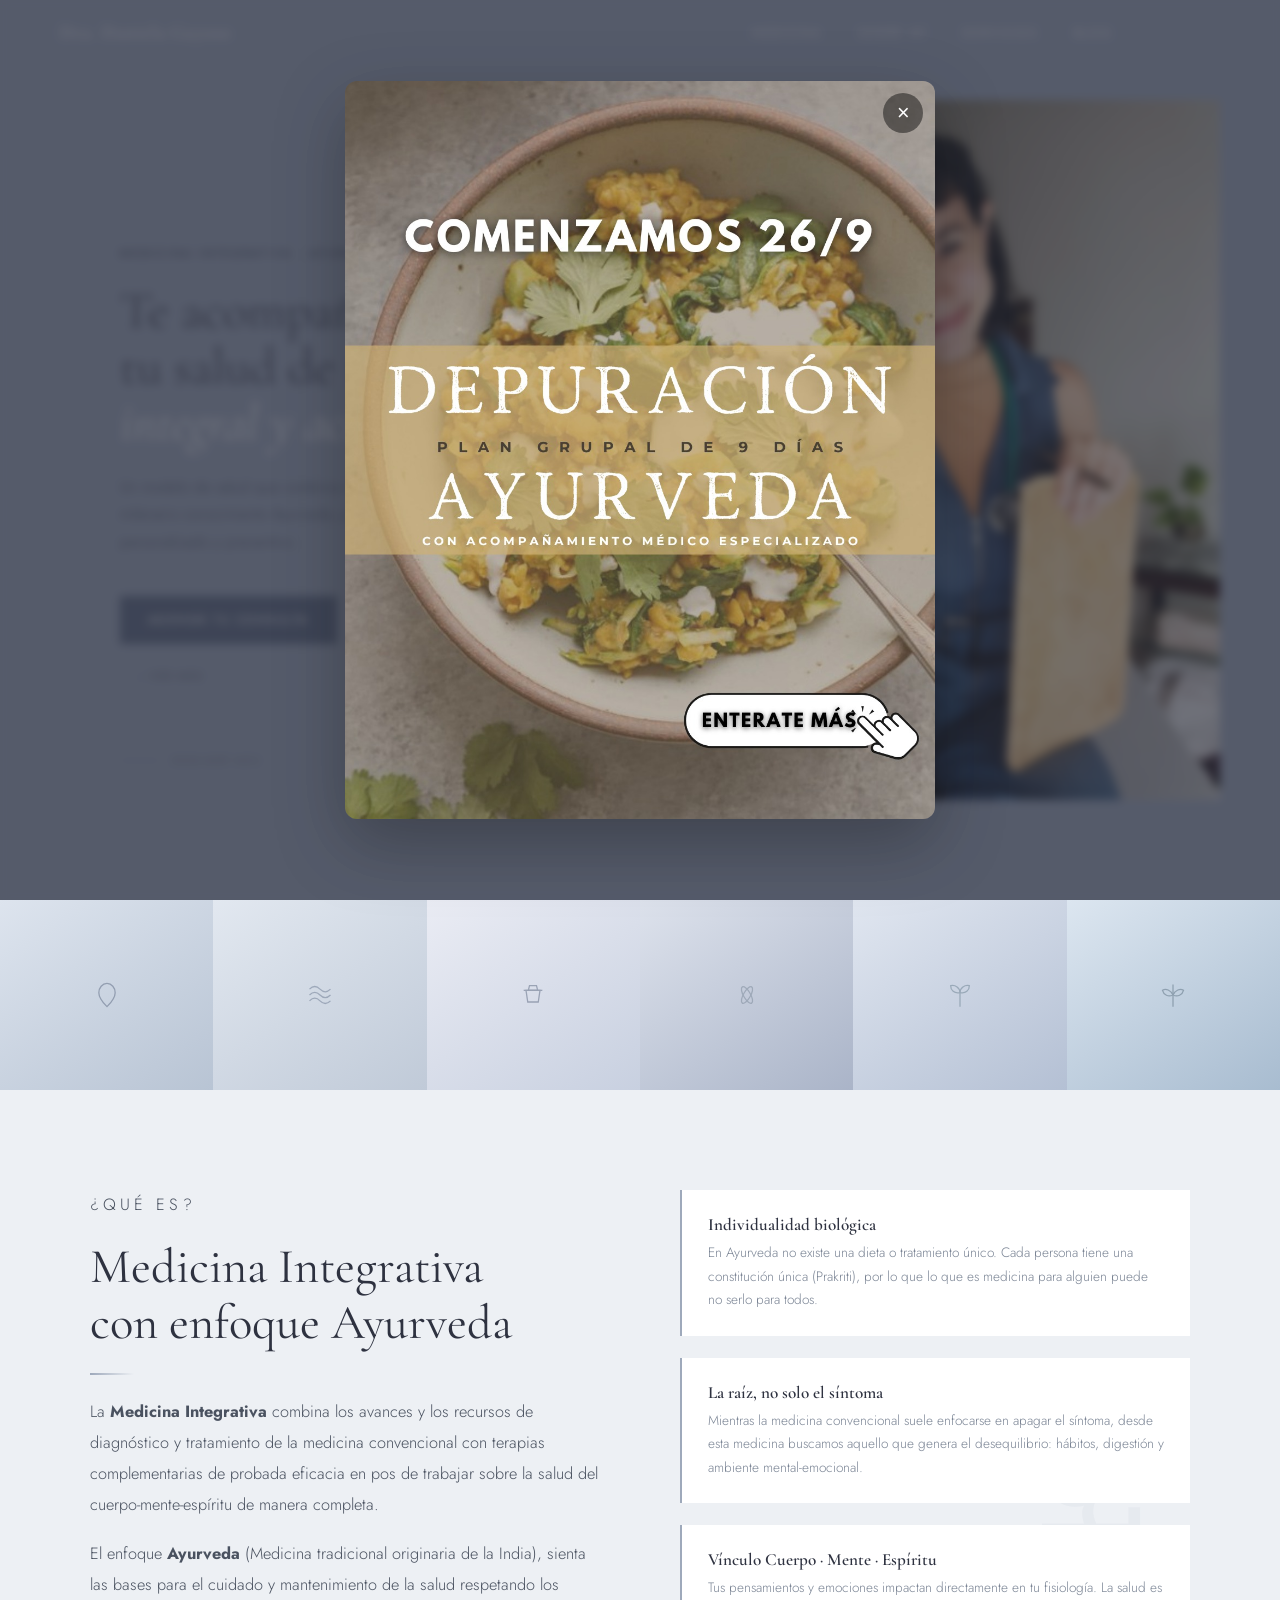
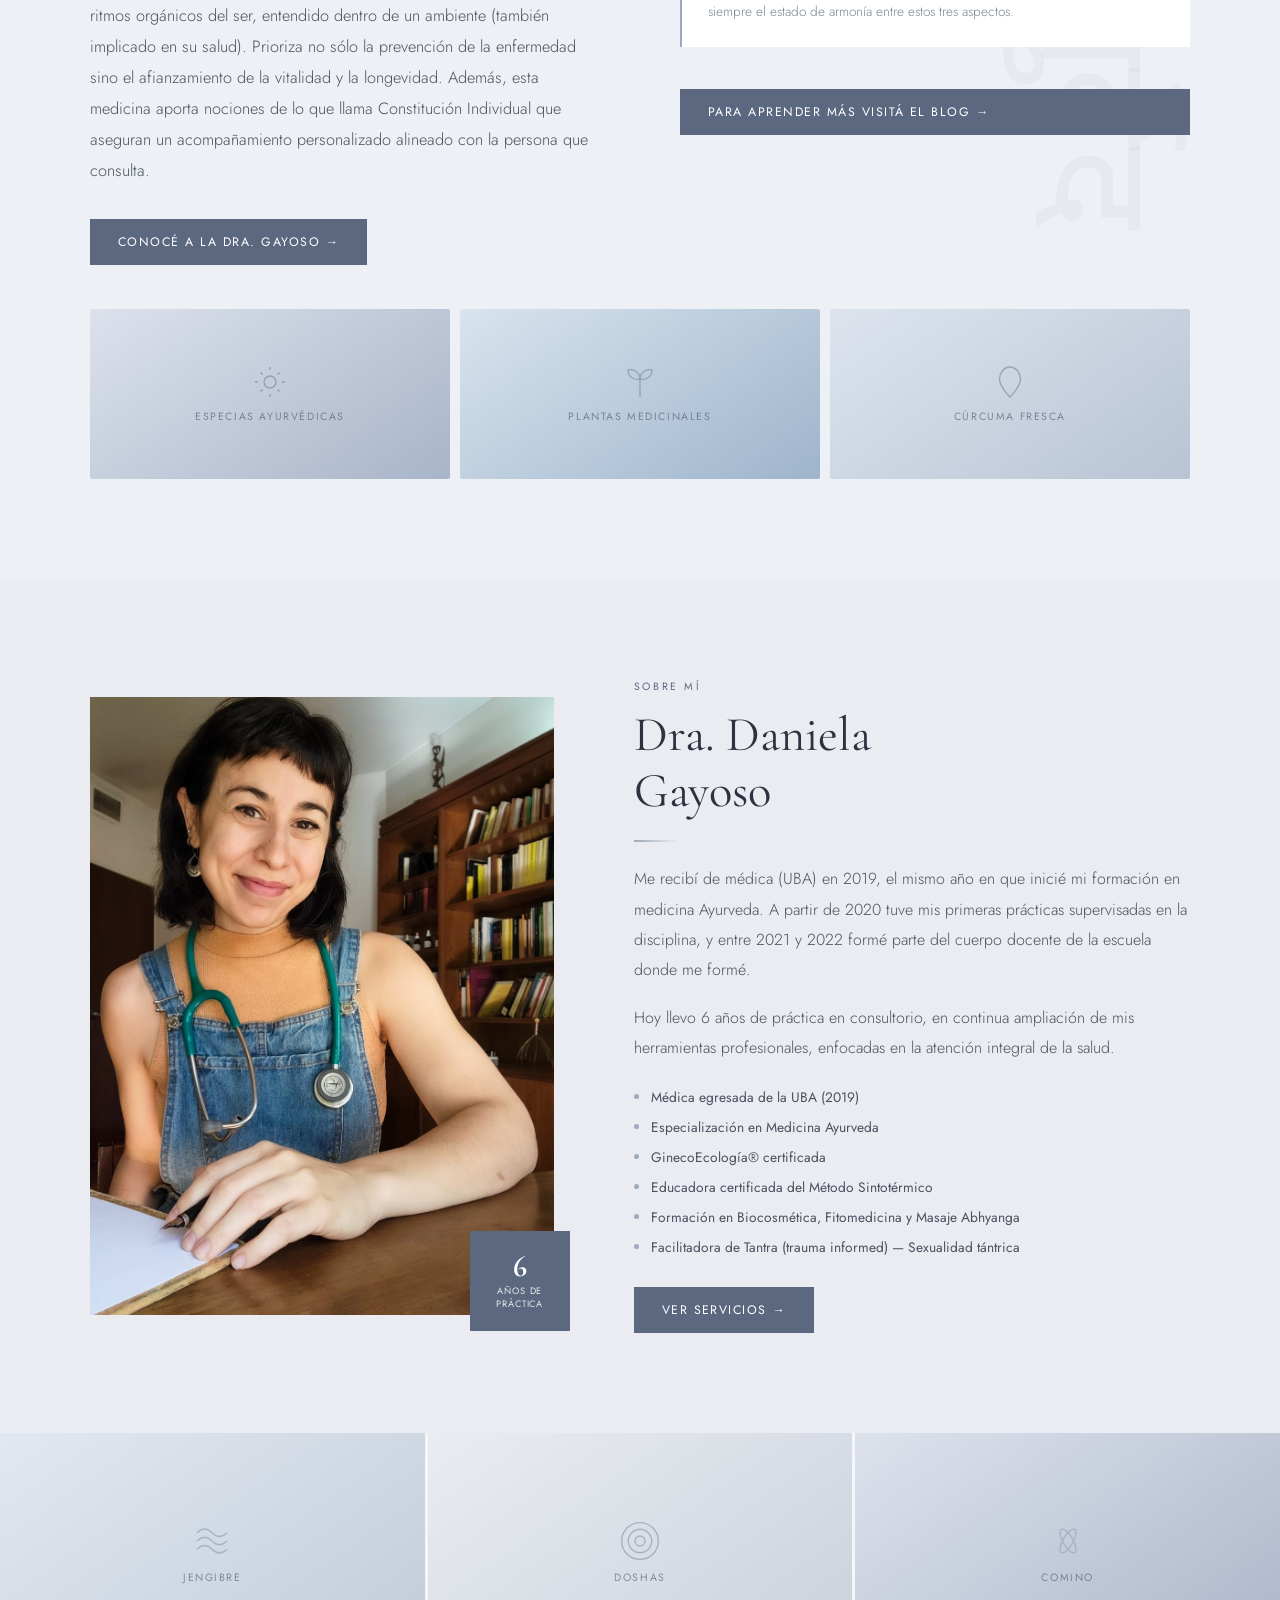
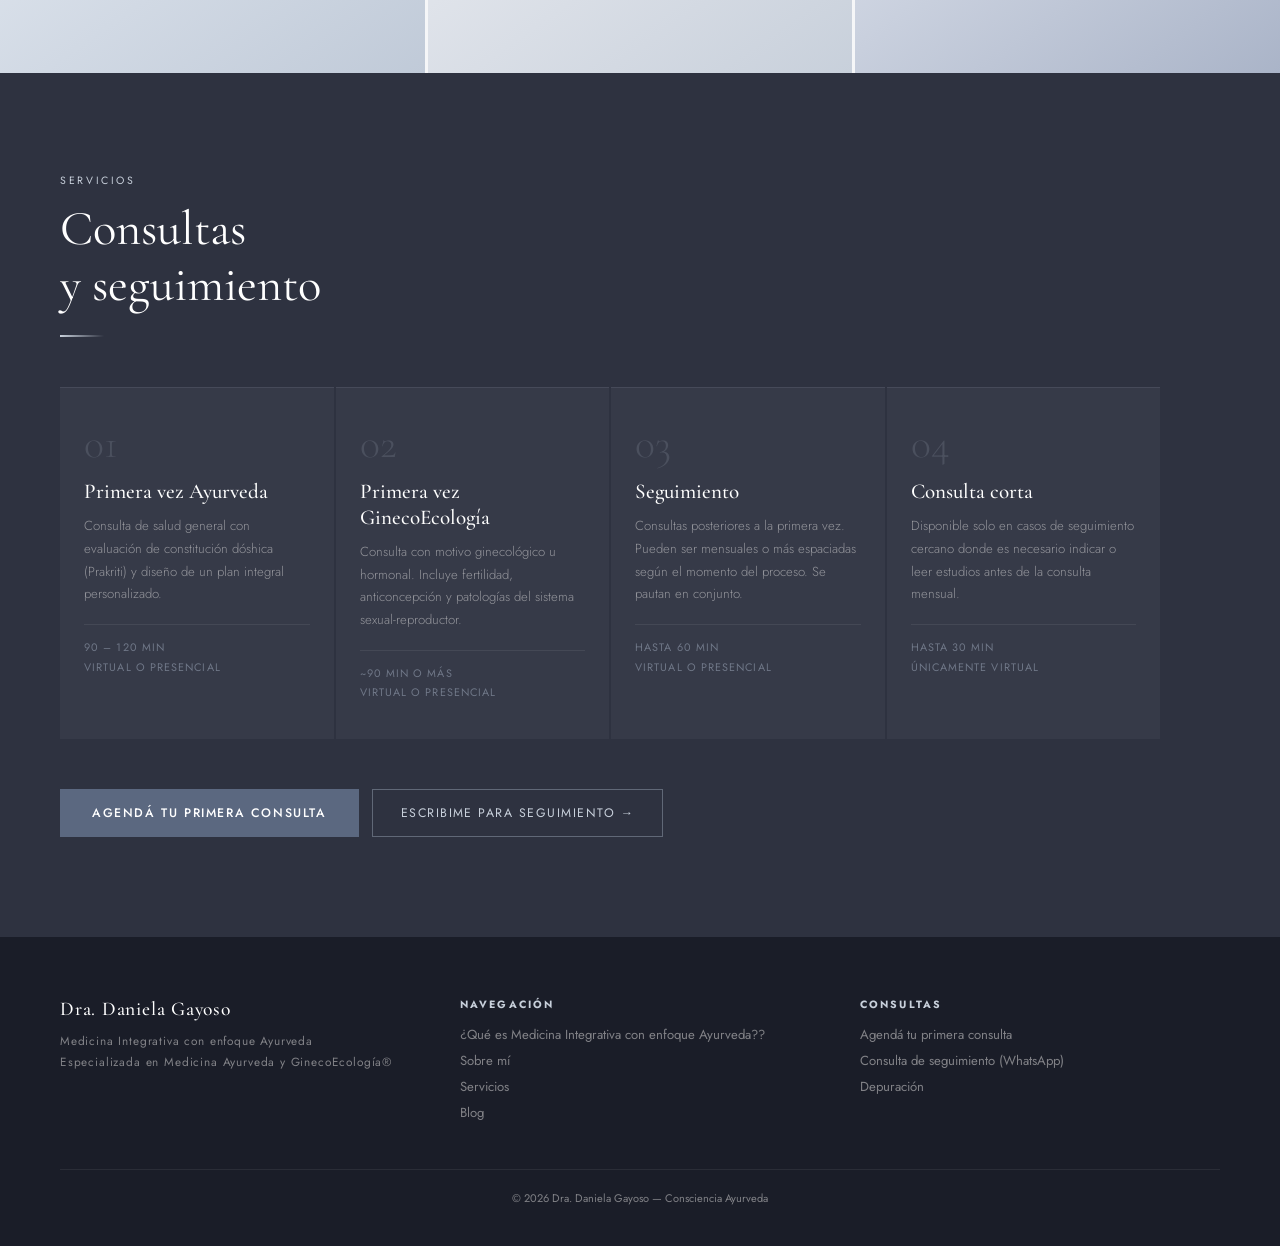
==== commit fda58172: "sacada la lista de espera" ====
--- a/index.html
+++ b/index.html
@@ -1,6 +1,16 @@
 <!DOCTYPE html>
 <html lang="es">
 <head>
+  <!-- Google tag (gtag.js) -->
+<script async src="https://www.googletagmanager.com/gtag/js?id=G-NENCQB0SLB"></script>
+<script>
+  window.dataLayer = window.dataLayer || [];
+  function gtag(){dataLayer.push(arguments);}
+  gtag('js', new Date());
+
+  gtag('config', 'G-NENCQB0SLB');
+</script>
+
 <meta charset="UTF-8">
 <meta name="viewport" content="width=device-width, initial-scale=1.0">
 <title>Dra. Daniela Gayoso — Medicina Integrativa Ayurveda</title>
@@ -281,7 +291,7 @@
     <p class="hero-subtitle">Un modelo de salud que combina medicina convencional con el milenario conocimiento Ayurveda, para un cuidado global, personalizado y preventivo.</p>
     <div class="hero-cta">
       <a href="#" class="btn-primary" onclick="openModal('consulta')">Agend&#225; tu consulta</a>
-      <a href="depuracion2026.html" class="btn-secondary">Lista de espera &middot; Depuraci&#243;n</a>
+      <a href="depuracion2026.html" class="btn-secondary">Depuraci&#243;n</a>
       <a href="#que-es" class="btn-ghost">&#8595; Ver m&#225;s</a>
     </div>
     <div class="scroll-hint"><div class="scroll-line"></div>Descubr&#237; m&#225;s</div>
@@ -424,7 +434,7 @@
     <div class="servicio-card"><div class="serv-numero">04</div><div class="serv-titulo">Consulta corta</div><div class="serv-desc">Disponible solo en casos de seguimiento cercano donde es necesario indicar o leer estudios antes de la consulta mensual.</div><div class="serv-meta">Hasta 30 min<br>&#218;nicamente virtual</div></div>
   </div>
   <div class="serv-cta reveal">
-    <a href="https://docs.google.com/forms/d/e/1FAIpQLSf3TuQ1HKB66zIQVIJLZK8IWWtQj5zoYkBOHqclounuzPWkLw/viewform" class="btn-terra" target="_blank">Agend&#225; tu primera consulta</a>
+    <a href="https://wa.me/541168763264?text=Me%20interesa%20saber%20sobre%20la%20depuraci%C3%B3n" class="btn-terra" target="_blank">Agend&#225; tu primera consulta</a>
     <a href="https://wa.me/541168763264?text=Hola,%20quiero%20una%20consulta%20de%20seguimiento" class="btn-outline-light" target="_blank">Escribime para seguimiento &#8594;</a>
   </div>
 </section>
@@ -447,9 +457,9 @@
   <div>
     <h5>Consultas</h5>
     <ul>
-      <li><a href="https://docs.google.com/forms/d/e/1FAIpQLSf3TuQ1HKB66zIQVIJLZK8IWWtQj5zoYkBOHqclounuzPWkLw/viewform" target="_blank">Agend&#225; tu primera consulta</a></li>
+      <li><a href="https://wa.me/541168763264?text=Me%20interesa%20saber%20sobre%20la%20depuraci%C3%B3n" target="_blank">Agend&#225; tu primera consulta</a></li>
       <li><a href="https://wa.me/541168763264?text=Hola,%20quiero%20una%20consulta%20de%20seguimiento" target="_blank">Consulta de seguimiento (WhatsApp)</a></li>
-      <li><a href="depuracion2026.html" style="color:inherit; text-decoration:none;">Lista de espera &#8212; Depuraci&#243;n</a></li>
+      <li><a href="depuracion2026.html" style="color:inherit; text-decoration:none;">Depuraci&#243;n</a></li>
     </ul>
   </div>
   <div class="footer-bottom">&#169; 2026 Dra. Daniela Gayoso &#8212; Consciencia Ayurveda</div>
@@ -470,7 +480,7 @@
     <h3>Agend&#225; tu consulta</h3>
     <p>Eleg&#237; el tipo de consulta que necesit&#225;s.</p>
     <div class="modal-options">
-      <a href="https://docs.google.com/forms/d/e/1FAIpQLSf3TuQ1HKB66zIQVIJLZK8IWWtQj5zoYkBOHqclounuzPWkLw/viewform" target="_blank" class="modal-option"><div><div class="modal-option-title">Primera vez Ayurveda o GinecoEcología</div><div class="modal-option-meta">90&#8211;120 min &middot; Virtual o presencial</div></div><span class="modal-option-arrow">&#8594;</span></a>
+      <a href="https://wa.me/541168763264?text=Me%20interesa%20saber%20sobre%20la%20depuraci%C3%B3n" target="_blank" class="modal-option"><div><div class="modal-option-title">Primera vez Ayurveda o GinecoEcología</div><div class="modal-option-meta">90&#8211;120 min &middot; Virtual o presencial</div></div><span class="modal-option-arrow">&#8594;</span></a>
       <a href="https://wa.me/541168763264?text=Hola,%20quiero%20una%20consulta%20de%20seguimiento" target="_blank" class="modal-option"><div><div class="modal-option-title">Consulta de seguimiento</div><div class="modal-option-meta">~60 min &middot; Virtual o presencial</div></div><span class="modal-option-arrow">&#8594;</span></a>
     </div>
     <p style="margin-top:16px;font-size:0.77rem;">&#191;No sab&#233;s cu&#225;l elegir? <a href="servicios.html" onclick="closeModal('consulta')" style="color:var(--slate-dark)">Ver la gu&#237;a &#8594;</a></p>
@@ -480,9 +490,9 @@
   <div class="modal">
     <button class="modal-close" onclick="closeModal('espera')">&#215;</button>
     <h3>Depuraci&#243;n Ayurveda</h3>
-    <p>Los programas de Depuraci&#243;n Ayurveda tienen cupos limitados. Anot&#225;te en la lista de espera para ser notificadx cuando se abran nuevas fechas.</p>
+    <p>Los programas de Depuraci&#243;n Ayurveda tienen cupos limitados. Recib&#237; novedades cuando se abran nuevas fechas.</p>
     <div class="modal-options">
-      <a href="https://forms.gle/X6xLMLTsYRiMXJ7J8" target="_blank" class="modal-option"><div><div class="modal-option-title">Anotarme en la lista de espera</div><div class="modal-option-meta">Te avisamos cuando haya nuevas fechas</div></div><span class="modal-option-arrow">&#8594;</span></a>
+      <a href="https://wa.me/541168763264?text=Me%20interesa%20saber%20sobre%20la%20depuraci%C3%B3n" target="_blank" class="modal-option"><div><div class="modal-option-title">Depuraci&#243;n</div><div class="modal-option-meta">Te avisamos cuando haya nuevas fechas</div></div><span class="modal-option-arrow">&#8594;</span></a>
       <a href="blog.html" onclick="closeModal('espera')" class="modal-option"><div><div class="modal-option-title">Leer sobre depuraci&#243;n Ayurveda</div><div class="modal-option-meta">Fundamentos y qu&#233; esperar del proceso</div></div><span class="modal-option-arrow">&#8594;</span></a>
     </div>
   </div>
